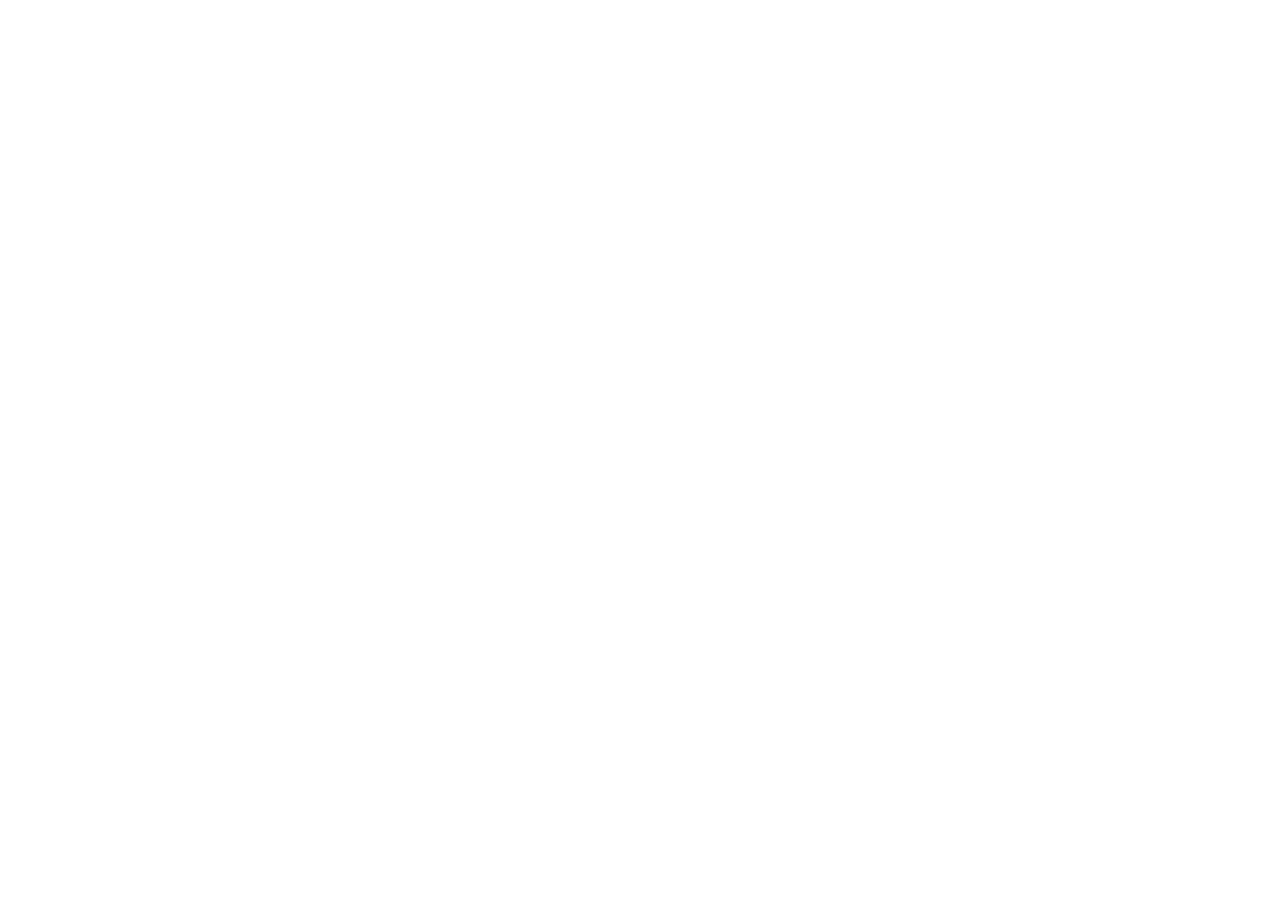
==== index.html @ 4eb6f8a5 "first-try" ====
<!DOCTYPE html>
<html lang="en">
<head>
    <meta charset="UTF-8">
    <meta http-equiv="X-UA-Compatible" content="IE=edge">
    <meta name="viewport" content="width=device-width, initial-scale=1.0">
    <title>Web service</title>
</head>
<body>
    
</body>
</html>
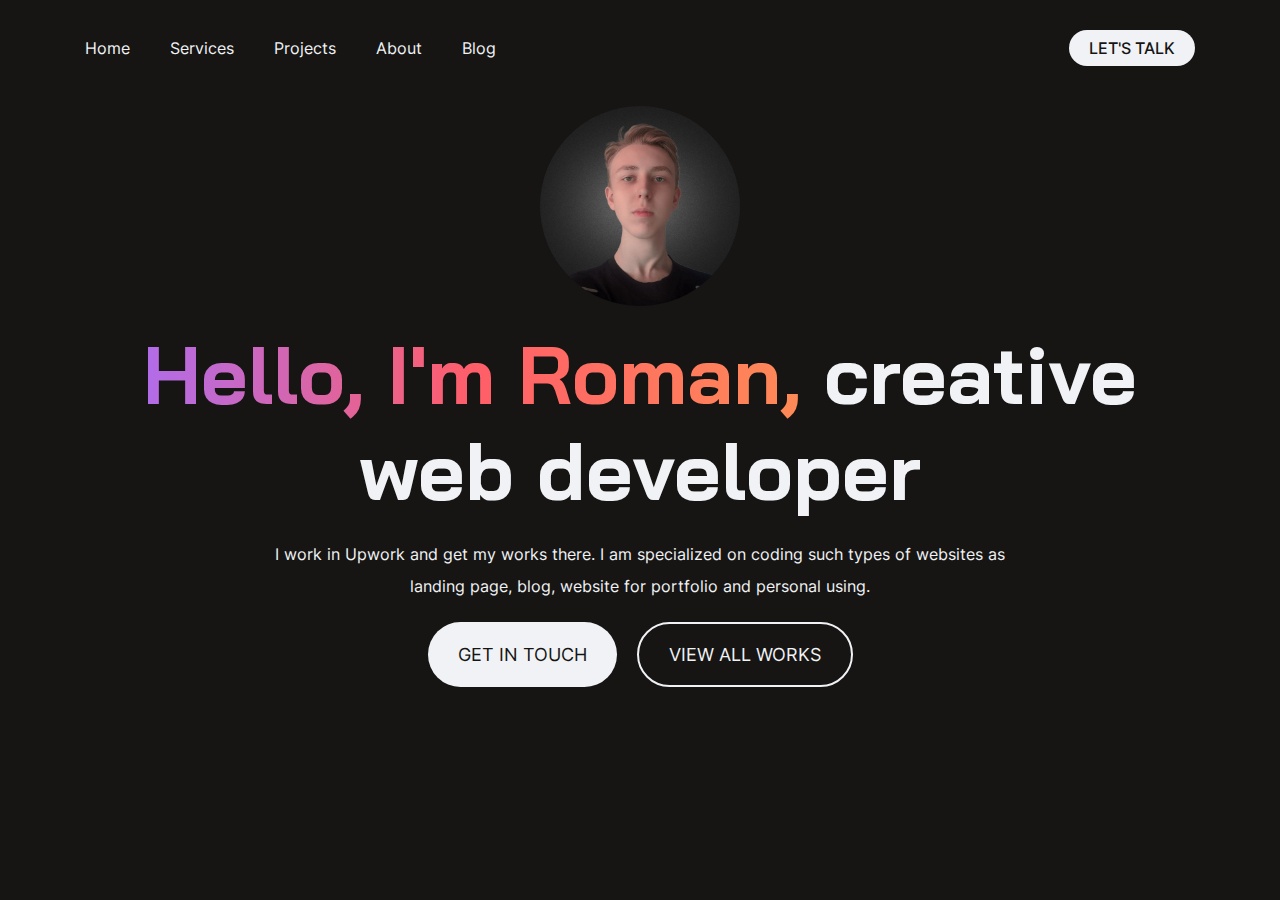
==== commit aab32fd1: "header-not-adapted" ====
--- a/index.html
+++ b/index.html
@@ -1,12 +1,40 @@
 <!DOCTYPE html>
 <html lang="en">
+
 <head>
     <meta charset="UTF-8">
     <meta http-equiv="X-UA-Compatible" content="IE=edge">
     <meta name="viewport" content="width=device-width, initial-scale=1.0">
     <title>Web service</title>
+    <link rel="stylesheet" href="css/style.css">
+    <link rel="stylesheet" href="css/fonts.css">
 </head>
+
 <body>
-    
+    <div class="container">
+        <div class="header-wrapper">
+            <nav class="nav">
+                <ul class="nav__list">
+                    <li class="nav__item"><a href="">home</a></li>
+                    <li class="nav__item"><a href="">services</a></li>
+                    <li class="nav__item"><a href="">projects</a></li>
+                    <li class="nav__item"><a href="">about</a></li>
+                    <li class="nav__item"><a href="">blog</a></li>
+                </ul>
+                <a class="nav__button">let's talk</a>
+            </nav>
+            <header class="header">
+                <img src="img/photo-2.jpg" class="header__img header__item" alt="">
+                <h1 class="header__title header__item"><span class="gradientTitle">Hello, I'm Roman,</span> creative web developer</h1>
+                <p class="header__text header__item">I work in Upwork and get my works there. I am specialized on coding such types of websites as landing page, blog, website for portfolio and personal using.</p>
+                <div class="header__buttons-wrapper header__item">
+                    <a href="" class="header__link">get in touch</a>
+                    <a href="" class="header__link header__link-s">view all works</a>
+                </div>
+            </header>
+        </div>
+    </div>
+    <script src="js/script.js"></script>
 </body>
+
 </html>--- a/css/style.css
+++ b/css/style.css
@@ -0,0 +1,176 @@
+@import url(fonts.css);
+:root {
+    --black-primary: #161513;
+    --black-secondary: #1C1C22;
+    --white-primary: #F0F2F5;
+    --white-secondary: #FFFFFF;
+    --gradient: #B16CEA, #FF5E69, #FF8A56, #FFA84B;
+    --title-gradient: #B16CEA, #FF5E69, #FF8A56;
+}
+* {
+    margin: 0;
+    padding: 0;
+    box-sizing: border-box;
+}
+::selection, ::-moz-selection {
+    background: var(--white-primary);
+    color: var(--black-secondary);
+}
+body {
+    font-family: 'Inter', serif;
+    background: var(--black-primary);
+    color: var(--white-primary);
+}
+h1, h2, h3, h4, h5, h6, .title {
+    font-family: 'Bai', serif;
+}
+ul {
+    list-style-type: none;
+}
+.container {
+    max-width: 1140px;
+    margin: 0 auto;
+    width: 100%;
+    padding: 0 15px;
+}
+a {
+    text-decoration: none;
+    color: var(--white-primary);
+    cursor: pointer;
+}
+a:hover {
+    opacity: .8;
+}
+button {
+    cursor: pointer;
+}
+.gradientText, .gradientTitle {
+    color: none;
+    background-image: linear-gradient(90deg, var(--title-gradient));
+    background-clip: text;
+    -webkit-background-clip: text;
+    -webkit-text-fill-color: transparent;
+}
+.gradientText {
+    background-image: linear-gradient(90deg, var(--gradient));
+}
+.header-wrapper {
+    height: 100vh;
+}
+.nav {
+    display: flex;
+    flex-direction: row;
+    justify-content: space-between;
+    align-items: center;
+    padding: 30px 0;
+}
+.nav__list {
+    display: flex;
+    flex-direction: row;
+    font-family: 'Inter', serif;
+}
+.nav__item {
+    margin-right: 40px;
+    height: 100%;
+    text-transform: capitalize;
+    line-height: 30px;
+}
+.nav__button {
+    outline: none;
+    padding: 8px 20px;
+    background: var(--white-primary);
+    border: none;
+    border-radius: 30px;
+    text-transform: uppercase;
+    font-weight: 500;
+    color: var(--black-primary);
+}
+.header {
+    display: flex;
+    flex-direction: column;
+    align-items: center;
+    transform: translateY(10px);
+    text-align: center;
+}
+.header__img {
+    width: 200px;
+    height: 200px;
+    object-fit: cover;
+    border-radius: 50%;
+    box-shadow: 0px 0px 22px 0px rgba(34, 60, 80, 0.2) inset;
+}
+.header__title {
+    font-size: 80px;
+    line-height: 1.2;
+}
+.header__item {
+    margin-bottom: 20px;
+}
+.header__text {
+    line-height: 2;
+    width: 100%;
+    max-width: 70%;
+}
+.header__buttons-wrapper {
+    margin-left: auto;
+    margin-right: auto;
+    display: flex;
+    justify-content: center;
+}
+.header__link {
+    text-transform: uppercase;
+    font-size: 18px;
+    padding: 20px 30px;
+    background: var(--white-primary);
+    border-radius: 40px;
+    margin-left: 10px;
+    margin-right: 10px;
+    color: var(--black-primary);
+    display: flex;
+    align-items: center;
+}
+.header__link-s {
+    background: none;
+    border: 2px solid var(--white-primary);
+    color: var(--white-primary);
+}
+@media (max-width: 1200px) {
+    .container {
+        max-width: 960px;
+    }
+}
+@media (max-width: 992px) {
+    .nav {
+        padding: 20px 0;
+    }
+    .container {
+        max-width: 720px;
+    }
+    .header {
+        transform: translateY(20px);
+    }
+    .header__img {
+        height: 180px;
+        width: 180px;
+    }
+    .header__title {
+        font-size: 60px;
+        line-height: 1.1;
+    }
+    .header__text {
+        line-height: 1.5;
+    }
+    .header__link {
+        padding: 15px 20px;
+    }
+}
+@media (max-width: 768px) {
+    .container {
+        max-width: 540px;
+    }
+}
+@media (max-width: 768px) {
+    .container {
+        max-width: 100%;
+    }
+}--- a/css/fonts.css
+++ b/css/fonts.css
@@ -0,0 +1,40 @@
+@font-face {
+    font-family: 'Bai';
+    src: url(../fonts/BaiJamjuree/BaiJamjuree-Regular.ttf);
+    font-weight: 400;
+}
+@font-face {
+    font-family: 'Bai';
+    src: url(../fonts/BaiJamjuree/BaiJamjuree-Medium.ttf);
+    font-weight: 500;
+}
+@font-face {
+    font-family: 'Bai';
+    src: url(../fonts/BaiJamjuree/BaiJamjuree-SemiBold.ttf);
+    font-weight: 600;
+}
+@font-face {
+    font-family: 'Bai';
+    src: url(../fonts/BaiJamjuree/BaiJamjuree-Bold.ttf);
+    font-weight: 700;
+}
+@font-face {
+    font-family: 'Inter';
+    src: url(../fonts/Inter/static/Inter-Regular.ttf);
+    font-weight: 400;
+}
+@font-face {
+    font-family: 'Inter';
+    src: url(../fonts/Inter/static/Inter-Medium.ttf);
+    font-weight: 500;
+}
+@font-face {
+    font-family: 'Inter';
+    src: url(../fonts/Inter/static/Inter-SemiBold.ttf);
+    font-weight: 600;
+}
+@font-face {
+    font-family: 'Inter';
+    src: url(../fonts/Inter/static/Inter-Bold.ttf);
+    font-weight: 700;
+}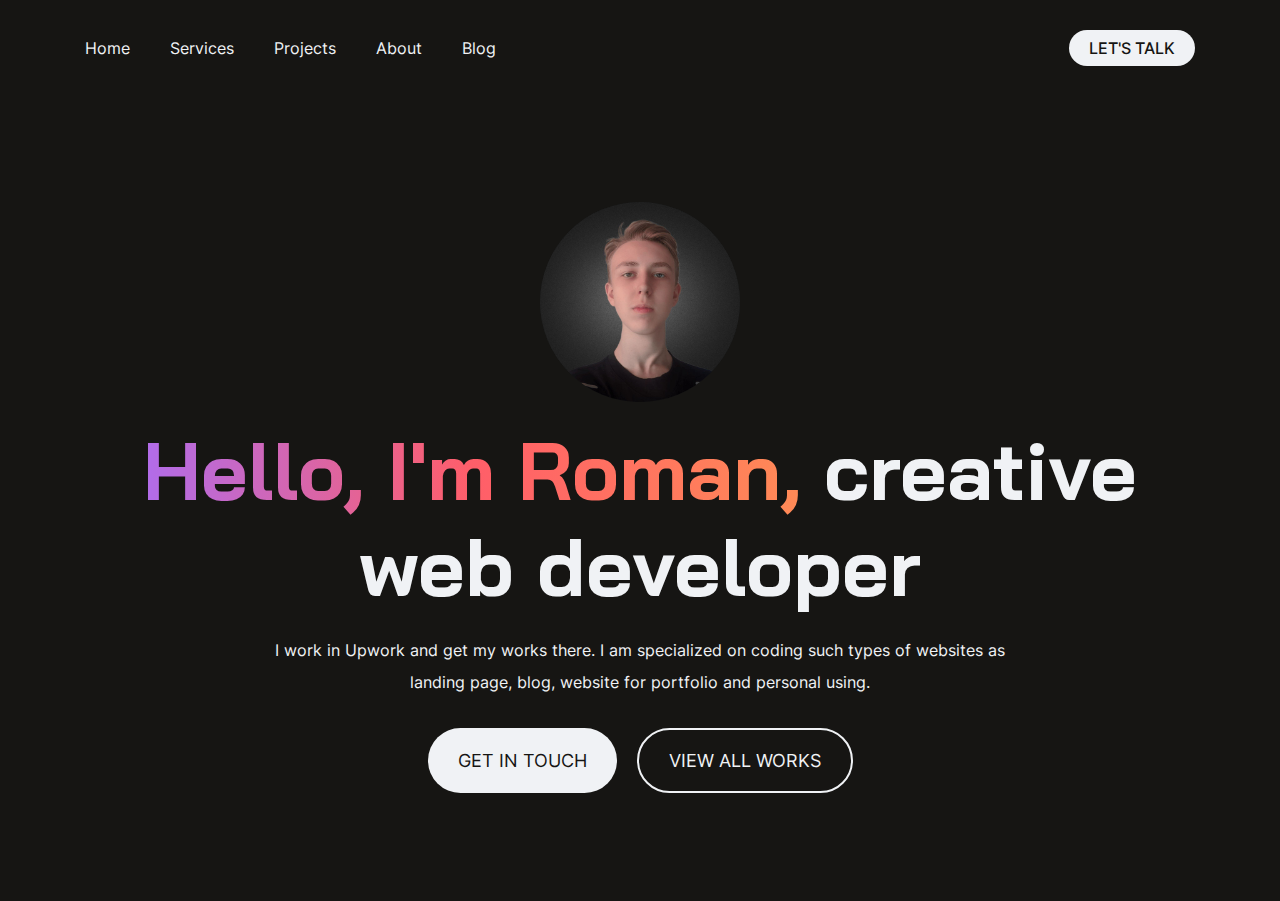
==== commit c6944f73: "header" ====
--- a/index.html
+++ b/index.html
@@ -12,24 +12,26 @@
 
 <body>
     <div class="container">
+        <nav class="nav">
+            <ul class="nav__list">
+                <li class="nav__item"><a href="#">home</a></li>
+                <li class="nav__item"><a href="#">services</a></li>
+                <li class="nav__item"><a href="#">projects</a></li>
+                <li class="nav__item"><a href="#">about</a></li>
+                <li class="nav__item"><a href="#">blog</a></li>
+            </ul>
+            <a href="#" class="nav__button">let's talk</a>
+        </nav>
         <div class="header-wrapper">
-            <nav class="nav">
-                <ul class="nav__list">
-                    <li class="nav__item"><a href="">home</a></li>
-                    <li class="nav__item"><a href="">services</a></li>
-                    <li class="nav__item"><a href="">projects</a></li>
-                    <li class="nav__item"><a href="">about</a></li>
-                    <li class="nav__item"><a href="">blog</a></li>
-                </ul>
-                <a class="nav__button">let's talk</a>
-            </nav>
             <header class="header">
                 <img src="img/photo-2.jpg" class="header__img header__item" alt="">
-                <h1 class="header__title header__item"><span class="gradientTitle">Hello, I'm Roman,</span> creative web developer</h1>
-                <p class="header__text header__item">I work in Upwork and get my works there. I am specialized on coding such types of websites as landing page, blog, website for portfolio and personal using.</p>
+                <h1 class="header__title header__item"><span class="gradientTitle">Hello, I'm Roman,</span> creative web
+                    developer</h1>
+                <p class="header__text header__item">I work in Upwork and get my works there. I am specialized on coding
+                    such types of websites as landing page, blog, website for portfolio and personal using.</p>
                 <div class="header__buttons-wrapper header__item">
-                    <a href="" class="header__link">get in touch</a>
-                    <a href="" class="header__link header__link-s">view all works</a>
+                    <a href="#" class="header__link">get in touch</a>
+                    <a href="#" class="header__link header__link-s">view all works</a>
                 </div>
             </header>
         </div>
--- a/css/style.css
+++ b/css/style.css
@@ -37,9 +37,10 @@
     text-decoration: none;
     color: var(--white-primary);
     cursor: pointer;
+    transition: 0.2s;
 }
 a:hover {
-    opacity: .8;
+    opacity: .9;
 }
 button {
     cursor: pointer;
@@ -55,7 +56,9 @@
     background-image: linear-gradient(90deg, var(--gradient));
 }
 .header-wrapper {
-    height: 100vh;
+    display: flex;
+    flex-direction: column;
+    justify-content: center;
 }
 .nav {
     display: flex;
@@ -103,6 +106,9 @@
     font-size: 80px;
     line-height: 1.2;
 }
+.header__title_nr {
+    font-size: 120px;
+}
 .header__item {
     margin-bottom: 20px;
 }
@@ -110,6 +116,7 @@
     line-height: 2;
     width: 100%;
     max-width: 70%;
+    margin-bottom: 30px;
 }
 .header__buttons-wrapper {
     margin-left: auto;
@@ -133,6 +140,14 @@
     background: none;
     border: 2px solid var(--white-primary);
     color: var(--white-primary);
+}
+.header__link-back {
+    padding: 15px 30px;
+    background: linear-gradient(90deg, var(--gradient));
+    text-transform: uppercase;
+    border-radius: 30px;
+    margin-top: 20px;
+    font-weight: 500;
 }
 @media (max-width: 1200px) {
     .container {
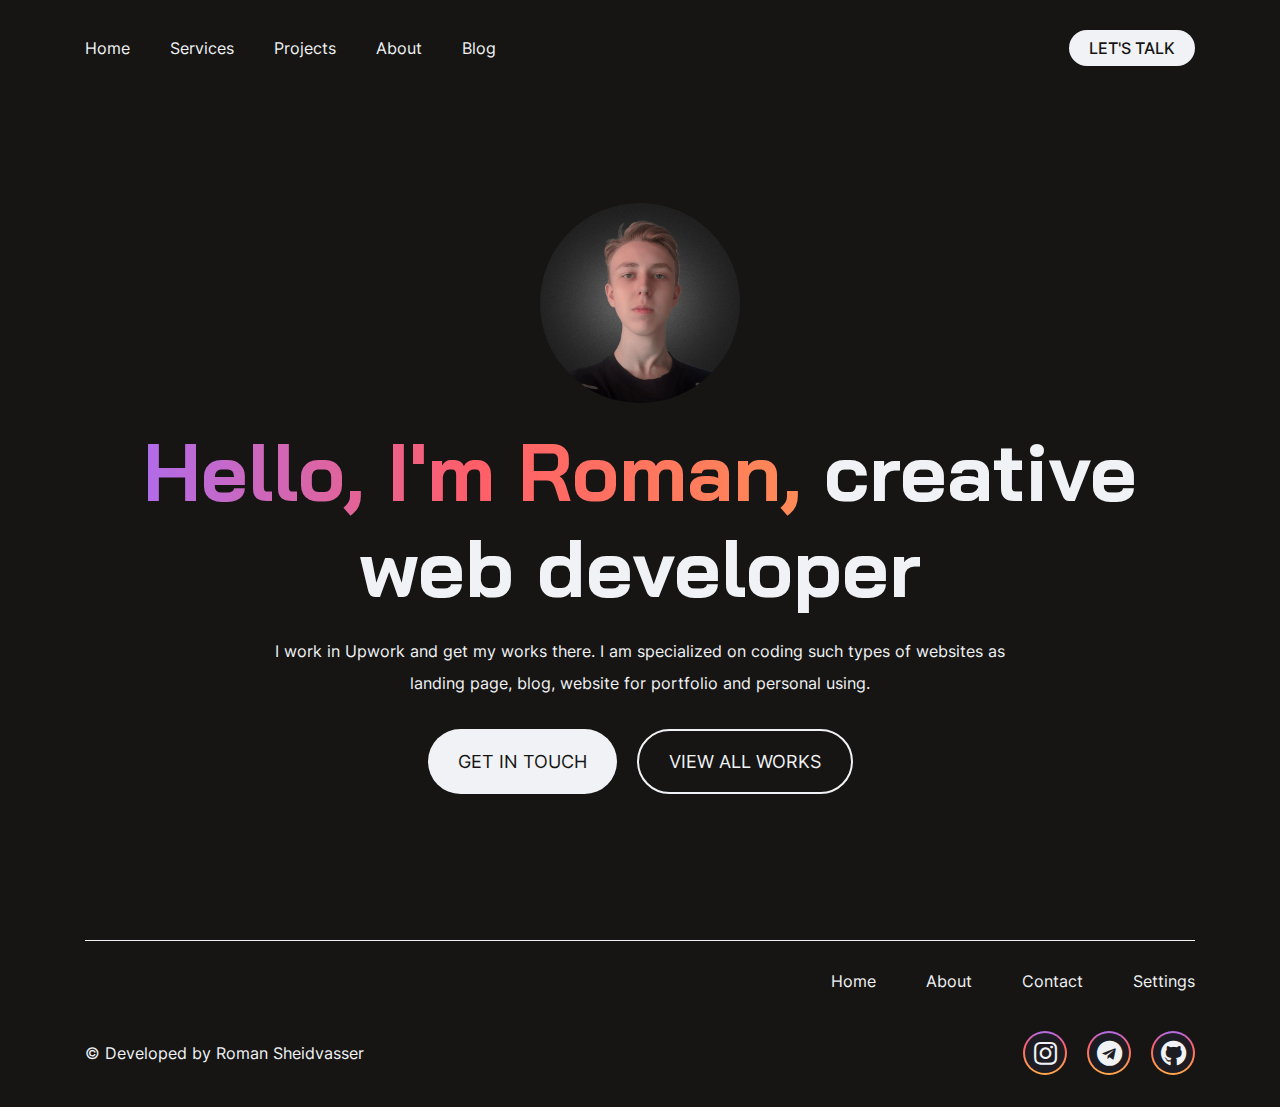
==== commit 766a9ba0: "trial-commit-of-main" ====
--- a/index.html
+++ b/index.html
@@ -7,6 +7,7 @@
     <meta name="viewport" content="width=device-width, initial-scale=1.0">
     <title>Web service</title>
     <link rel="stylesheet" href="css/style.css">
+    <link rel="stylesheet" href="css/all.min.css">
     <link rel="stylesheet" href="css/fonts.css">
 </head>
 
@@ -22,6 +23,7 @@
             </ul>
             <a href="#" class="nav__button">let's talk</a>
         </nav>
+        
         <div class="header-wrapper">
             <header class="header">
                 <img src="img/photo-2.jpg" class="header__img header__item" alt="">
@@ -36,6 +38,27 @@
             </header>
         </div>
     </div>
+
+    <footer class="footer">
+        <div class="container">
+            <section class="footer__section">
+                <ul class="footer__list">
+                    <li class="footer__item"><a href="#">home</a></li>
+                    <li class="footer__item"><a href="#">about</a></li>
+                    <li class="footer__item"><a href="#">contact</a></li>
+                    <li class="footer__item"><a href="pages/settings.html">settings</a></li>
+                </ul>
+            </section>
+            <section class="footer__section footer__section_s">
+                <p>&copy; Developed by Roman Sheidvasser</p>
+                <ul class="footer__list-icons">
+                    <li class="footer__item-icon"><a href="#"><i class="footer__icon fab fa-instagram"></i></a></li>
+                    <li class="footer__item-icon"><a href="#"><i class="footer__icon fab fa-telegram"></i></a></li>
+                    <li class="footer__item-icon"><a href="#"><i class="footer__icon fab fa-github"></i></a></li>
+                </ul>
+            </section>
+        </div>
+    </footer>
     <script src="js/script.js"></script>
 </body>
 
--- a/css/style.css
+++ b/css/style.css
@@ -67,7 +67,7 @@
     align-items: center;
     padding: 30px 0;
 }
-.nav__list {
+.nav__list, .footer__list {
     display: flex;
     flex-direction: row;
     font-family: 'Inter', serif;
@@ -148,6 +148,80 @@
     border-radius: 30px;
     margin-top: 20px;
     font-weight: 500;
+    height: 100%;
+}
+.header__link-back:hover {
+    animation: gradient 1s infinite linear;
+    background-size: 300%;
+}
+.footer {
+    padding: 40px 0 0 0;
+}
+.footer .container::before {
+    content: '';
+    display: block;
+    height: 1px;
+    width: 100%;
+    background: var(--white-primary);
+}
+.footer__item {
+    margin-left: 50px;
+    text-transform: capitalize;
+}
+.footer__section {
+    margin: 20px 0;
+    padding: 10px 0;
+}
+.footer__section_s {
+    display: flex;
+    flex-direction: row;
+    justify-content: space-between;
+    align-items: center;
+}
+.footer__list {
+    justify-content: flex-end;
+}
+.footer__list-icons {
+    display: flex;
+    flex-direction: row;
+}
+.footer__item-icon {
+    margin-left: 20px;
+}
+.footer__item-icon a {
+    position: relative;
+    border-radius: 50%;
+    height: 44px;
+    width: 44px;
+    display: flex;
+    align-items: center;
+    justify-content: center;
+    background: var(--black-secondary);
+    background-clip: padding-box;
+    border: solid 2px transparent;
+    box-sizing: border-box;
+    background-clip: padding-box;
+    transition: 0s;
+}
+.footer__item-icon a::before {
+    content: '';
+    position: absolute;
+    margin: -2px;
+    top: 0;
+    right: 0;
+    bottom: 0;
+    left: 0;
+    z-index: -1;
+    border-radius: inherit;
+    background: linear-gradient(var(--gradient));
+}
+.footer__icon {
+    font-size: 26px;
+}
+@keyframes gradient {
+    0% { background-position: 80% 0%; }
+    50% { background-position: 20% 100%; }
+    100% { background-position: 80% 0%; }
 }
 @media (max-width: 1200px) {
     .container {
@@ -161,23 +235,6 @@
     .container {
         max-width: 720px;
     }
-    .header {
-        transform: translateY(20px);
-    }
-    .header__img {
-        height: 180px;
-        width: 180px;
-    }
-    .header__title {
-        font-size: 60px;
-        line-height: 1.1;
-    }
-    .header__text {
-        line-height: 1.5;
-    }
-    .header__link {
-        padding: 15px 20px;
-    }
 }
 @media (max-width: 768px) {
     .container {
--- a/css/all.min.css
+++ b/css/all.min.css
@@ -0,0 +1,5 @@
+/*!
+ * Font Awesome Free 5.15.4 by @fontawesome - https://fontawesome.com
+ * License - https://fontawesome.com/license/free (Icons: CC BY 4.0, Fonts: SIL OFL 1.1, Code: MIT License)
+ */
+.fa,.fab,.fad,.fal,.far,.fas{-moz-osx-font-smoothing:grayscale;-webkit-font-smoothing:antialiased;display:inline-block;font-style:normal;font-variant:normal;text-rendering:auto;line-height:1}.fa-lg{font-size:1.33333em;line-height:.75em;vertical-align:-.0667em}.fa-xs{font-size:.75em}.fa-sm{font-size:.875em}.fa-1x{font-size:1em}.fa-2x{font-size:2em}.fa-3x{font-size:3em}.fa-4x{font-size:4em}.fa-5x{font-size:5em}.fa-6x{font-size:6em}.fa-7x{font-size:7em}.fa-8x{font-size:8em}.fa-9x{font-size:9em}.fa-10x{font-size:10em}.fa-fw{text-align:center;width:1.25em}.fa-ul{list-style-type:none;margin-left:2.5em;padding-left:0}.fa-ul>li{position:relative}.fa-li{left:-2em;position:absolute;text-align:center;width:2em;line-height:inherit}.fa-border{border:.08em solid #eee;border-radius:.1em;padding:.2em .25em .15em}.fa-pull-left{float:left}.fa-pull-right{float:right}.fa.fa-pull-left,.fab.fa-pull-left,.fal.fa-pull-left,.far.fa-pull-left,.fas.fa-pull-left{margin-right:.3em}.fa.fa-pull-right,.fab.fa-pull-right,.fal.fa-pull-right,.far.fa-pull-right,.fas.fa-pull-right{margin-left:.3em}.fa-spin{-webkit-animation:fa-spin 2s linear infinite;animation:fa-spin 2s linear infinite}.fa-pulse{-webkit-animation:fa-spin 1s steps(8) infinite;animation:fa-spin 1s steps(8) infinite}@-webkit-keyframes fa-spin{0%{-webkit-transform:rotate(0deg);transform:rotate(0deg)}to{-webkit-transform:rotate(1turn);transform:rotate(1turn)}}@keyframes fa-spin{0%{-webkit-transform:rotate(0deg);transform:rotate(0deg)}to{-webkit-transform:rotate(1turn);transform:rotate(1turn)}}.fa-rotate-90{-ms-filter:"progid:DXImageTransform.Microsoft.BasicImage(rotation=1)";-webkit-transform:rotate(90deg);transform:rotate(90deg)}.fa-rotate-180{-ms-filter:"progid:DXImageTransform.Microsoft.BasicImage(rotation=2)";-webkit-transform:rotate(180deg);transform:rotate(180deg)}.fa-rotate-270{-ms-filter:"progid:DXImageTransform.Microsoft.BasicImage(rotation=3)";-webkit-transform:rotate(270deg);transform:rotate(270deg)}.fa-flip-horizontal{-ms-filter:"progid:DXImageTransform.Microsoft.BasicImage(rotation=0, mirror=1)";-webkit-transform:scaleX(-1);transform:scaleX(-1)}.fa-flip-vertical{-webkit-transform:scaleY(-1);transform:scaleY(-1)}.fa-flip-both,.fa-flip-horizontal.fa-flip-vertical,.fa-flip-vertical{-ms-filter:"progid:DXImageTransform.Microsoft.BasicImage(rotation=2, mirror=1)"}.fa-flip-both,.fa-flip-horizontal.fa-flip-vertical{-webkit-transform:scale(-1);transform:scale(-1)}:root .fa-flip-both,:root .fa-flip-horizontal,:root .fa-flip-vertical,:root .fa-rotate-90,:root .fa-rotate-180,:root .fa-rotate-270{-webkit-filter:none;filter:none}.fa-stack{display:inline-block;height:2em;line-height:2em;position:relative;vertical-align:middle;width:2.5em}.fa-stack-1x,.fa-stack-2x{left:0;position:absolute;text-align:center;width:100%}.fa-stack-1x{line-height:inherit}.fa-stack-2x{font-size:2em}.fa-inverse{color:#fff}.fa-500px:before{content:"\f26e"}.fa-accessible-icon:before{content:"\f368"}.fa-accusoft:before{content:"\f369"}.fa-acquisitions-incorporated:before{content:"\f6af"}.fa-ad:before{content:"\f641"}.fa-address-book:before{content:"\f2b9"}.fa-address-card:before{content:"\f2bb"}.fa-adjust:before{content:"\f042"}.fa-adn:before{content:"\f170"}.fa-adversal:before{content:"\f36a"}.fa-affiliatetheme:before{content:"\f36b"}.fa-air-freshener:before{content:"\f5d0"}.fa-airbnb:before{content:"\f834"}.fa-algolia:before{content:"\f36c"}.fa-align-center:before{content:"\f037"}.fa-align-justify:before{content:"\f039"}.fa-align-left:before{content:"\f036"}.fa-align-right:before{content:"\f038"}.fa-alipay:before{content:"\f642"}.fa-allergies:before{content:"\f461"}.fa-amazon:before{content:"\f270"}.fa-amazon-pay:before{content:"\f42c"}.fa-ambulance:before{content:"\f0f9"}.fa-american-sign-language-interpreting:before{content:"\f2a3"}.fa-amilia:before{content:"\f36d"}.fa-anchor:before{content:"\f13d"}.fa-android:before{content:"\f17b"}.fa-angellist:before{content:"\f209"}.fa-angle-double-down:before{content:"\f103"}.fa-angle-double-left:before{content:"\f100"}.fa-angle-double-right:before{content:"\f101"}.fa-angle-double-up:before{content:"\f102"}.fa-angle-down:before{content:"\f107"}.fa-angle-left:before{content:"\f104"}.fa-angle-right:before{content:"\f105"}.fa-angle-up:before{content:"\f106"}.fa-angry:before{content:"\f556"}.fa-angrycreative:before{content:"\f36e"}.fa-angular:before{content:"\f420"}.fa-ankh:before{content:"\f644"}.fa-app-store:before{content:"\f36f"}.fa-app-store-ios:before{content:"\f370"}.fa-apper:before{content:"\f371"}.fa-apple:before{content:"\f179"}.fa-apple-alt:before{content:"\f5d1"}.fa-apple-pay:before{content:"\f415"}.fa-archive:before{content:"\f187"}.fa-archway:before{content:"\f557"}.fa-arrow-alt-circle-down:before{content:"\f358"}.fa-arrow-alt-circle-left:before{content:"\f359"}.fa-arrow-alt-circle-right:before{content:"\f35a"}.fa-arrow-alt-circle-up:before{content:"\f35b"}.fa-arrow-circle-down:before{content:"\f0ab"}.fa-arrow-circle-left:before{content:"\f0a8"}.fa-arrow-circle-right:before{content:"\f0a9"}.fa-arrow-circle-up:before{content:"\f0aa"}.fa-arrow-down:before{content:"\f063"}.fa-arrow-left:before{content:"\f060"}.fa-arrow-right:before{content:"\f061"}.fa-arrow-up:before{content:"\f062"}.fa-arrows-alt:before{content:"\f0b2"}.fa-arrows-alt-h:before{content:"\f337"}.fa-arrows-alt-v:before{content:"\f338"}.fa-artstation:before{content:"\f77a"}.fa-assistive-listening-systems:before{content:"\f2a2"}.fa-asterisk:before{content:"\f069"}.fa-asymmetrik:before{content:"\f372"}.fa-at:before{content:"\f1fa"}.fa-atlas:before{content:"\f558"}.fa-atlassian:before{content:"\f77b"}.fa-atom:before{content:"\f5d2"}.fa-audible:before{content:"\f373"}.fa-audio-description:before{content:"\f29e"}.fa-autoprefixer:before{content:"\f41c"}.fa-avianex:before{content:"\f374"}.fa-aviato:before{content:"\f421"}.fa-award:before{content:"\f559"}.fa-aws:before{content:"\f375"}.fa-baby:before{content:"\f77c"}.fa-baby-carriage:before{content:"\f77d"}.fa-backspace:before{content:"\f55a"}.fa-backward:before{content:"\f04a"}.fa-bacon:before{content:"\f7e5"}.fa-bacteria:before{content:"\e059"}.fa-bacterium:before{content:"\e05a"}.fa-bahai:before{content:"\f666"}.fa-balance-scale:before{content:"\f24e"}.fa-balance-scale-left:before{content:"\f515"}.fa-balance-scale-right:before{content:"\f516"}.fa-ban:before{content:"\f05e"}.fa-band-aid:before{content:"\f462"}.fa-bandcamp:before{content:"\f2d5"}.fa-barcode:before{content:"\f02a"}.fa-bars:before{content:"\f0c9"}.fa-baseball-ball:before{content:"\f433"}.fa-basketball-ball:before{content:"\f434"}.fa-bath:before{content:"\f2cd"}.fa-battery-empty:before{content:"\f244"}.fa-battery-full:before{content:"\f240"}.fa-battery-half:before{content:"\f242"}.fa-battery-quarter:before{content:"\f243"}.fa-battery-three-quarters:before{content:"\f241"}.fa-battle-net:before{content:"\f835"}.fa-bed:before{content:"\f236"}.fa-beer:before{content:"\f0fc"}.fa-behance:before{content:"\f1b4"}.fa-behance-square:before{content:"\f1b5"}.fa-bell:before{content:"\f0f3"}.fa-bell-slash:before{content:"\f1f6"}.fa-bezier-curve:before{content:"\f55b"}.fa-bible:before{content:"\f647"}.fa-bicycle:before{content:"\f206"}.fa-biking:before{content:"\f84a"}.fa-bimobject:before{content:"\f378"}.fa-binoculars:before{content:"\f1e5"}.fa-biohazard:before{content:"\f780"}.fa-birthday-cake:before{content:"\f1fd"}.fa-bitbucket:before{content:"\f171"}.fa-bitcoin:before{content:"\f379"}.fa-bity:before{content:"\f37a"}.fa-black-tie:before{content:"\f27e"}.fa-blackberry:before{content:"\f37b"}.fa-blender:before{content:"\f517"}.fa-blender-phone:before{content:"\f6b6"}.fa-blind:before{content:"\f29d"}.fa-blog:before{content:"\f781"}.fa-blogger:before{content:"\f37c"}.fa-blogger-b:before{content:"\f37d"}.fa-bluetooth:before{content:"\f293"}.fa-bluetooth-b:before{content:"\f294"}.fa-bold:before{content:"\f032"}.fa-bolt:before{content:"\f0e7"}.fa-bomb:before{content:"\f1e2"}.fa-bone:before{content:"\f5d7"}.fa-bong:before{content:"\f55c"}.fa-book:before{content:"\f02d"}.fa-book-dead:before{content:"\f6b7"}.fa-book-medical:before{content:"\f7e6"}.fa-book-open:before{content:"\f518"}.fa-book-reader:before{content:"\f5da"}.fa-bookmark:before{content:"\f02e"}.fa-bootstrap:before{content:"\f836"}.fa-border-all:before{content:"\f84c"}.fa-border-none:before{content:"\f850"}.fa-border-style:before{content:"\f853"}.fa-bowling-ball:before{content:"\f436"}.fa-box:before{content:"\f466"}.fa-box-open:before{content:"\f49e"}.fa-box-tissue:before{content:"\e05b"}.fa-boxes:before{content:"\f468"}.fa-braille:before{content:"\f2a1"}.fa-brain:before{content:"\f5dc"}.fa-bread-slice:before{content:"\f7ec"}.fa-briefcase:before{content:"\f0b1"}.fa-briefcase-medical:before{content:"\f469"}.fa-broadcast-tower:before{content:"\f519"}.fa-broom:before{content:"\f51a"}.fa-brush:before{content:"\f55d"}.fa-btc:before{content:"\f15a"}.fa-buffer:before{content:"\f837"}.fa-bug:before{content:"\f188"}.fa-building:before{content:"\f1ad"}.fa-bullhorn:before{content:"\f0a1"}.fa-bullseye:before{content:"\f140"}.fa-burn:before{content:"\f46a"}.fa-buromobelexperte:before{content:"\f37f"}.fa-bus:before{content:"\f207"}.fa-bus-alt:before{content:"\f55e"}.fa-business-time:before{content:"\f64a"}.fa-buy-n-large:before{content:"\f8a6"}.fa-buysellads:before{content:"\f20d"}.fa-calculator:before{content:"\f1ec"}.fa-calendar:before{content:"\f133"}.fa-calendar-alt:before{content:"\f073"}.fa-calendar-check:before{content:"\f274"}.fa-calendar-day:before{content:"\f783"}.fa-calendar-minus:before{content:"\f272"}.fa-calendar-plus:before{content:"\f271"}.fa-calendar-times:before{content:"\f273"}.fa-calendar-week:before{content:"\f784"}.fa-camera:before{content:"\f030"}.fa-camera-retro:before{content:"\f083"}.fa-campground:before{content:"\f6bb"}.fa-canadian-maple-leaf:before{content:"\f785"}.fa-candy-cane:before{content:"\f786"}.fa-cannabis:before{content:"\f55f"}.fa-capsules:before{content:"\f46b"}.fa-car:before{content:"\f1b9"}.fa-car-alt:before{content:"\f5de"}.fa-car-battery:before{content:"\f5df"}.fa-car-crash:before{content:"\f5e1"}.fa-car-side:before{content:"\f5e4"}.fa-caravan:before{content:"\f8ff"}.fa-caret-down:before{content:"\f0d7"}.fa-caret-left:before{content:"\f0d9"}.fa-caret-right:before{content:"\f0da"}.fa-caret-square-down:before{content:"\f150"}.fa-caret-square-left:before{content:"\f191"}.fa-caret-square-right:before{content:"\f152"}.fa-caret-square-up:before{content:"\f151"}.fa-caret-up:before{content:"\f0d8"}.fa-carrot:before{content:"\f787"}.fa-cart-arrow-down:before{content:"\f218"}.fa-cart-plus:before{content:"\f217"}.fa-cash-register:before{content:"\f788"}.fa-cat:before{content:"\f6be"}.fa-cc-amazon-pay:before{content:"\f42d"}.fa-cc-amex:before{content:"\f1f3"}.fa-cc-apple-pay:before{content:"\f416"}.fa-cc-diners-club:before{content:"\f24c"}.fa-cc-discover:before{content:"\f1f2"}.fa-cc-jcb:before{content:"\f24b"}.fa-cc-mastercard:before{content:"\f1f1"}.fa-cc-paypal:before{content:"\f1f4"}.fa-cc-stripe:before{content:"\f1f5"}.fa-cc-visa:before{content:"\f1f0"}.fa-centercode:before{content:"\f380"}.fa-centos:before{content:"\f789"}.fa-certificate:before{content:"\f0a3"}.fa-chair:before{content:"\f6c0"}.fa-chalkboard:before{content:"\f51b"}.fa-chalkboard-teacher:before{content:"\f51c"}.fa-charging-station:before{content:"\f5e7"}.fa-chart-area:before{content:"\f1fe"}.fa-chart-bar:before{content:"\f080"}.fa-chart-line:before{content:"\f201"}.fa-chart-pie:before{content:"\f200"}.fa-check:before{content:"\f00c"}.fa-check-circle:before{content:"\f058"}.fa-check-double:before{content:"\f560"}.fa-check-square:before{content:"\f14a"}.fa-cheese:before{content:"\f7ef"}.fa-chess:before{content:"\f439"}.fa-chess-bishop:before{content:"\f43a"}.fa-chess-board:before{content:"\f43c"}.fa-chess-king:before{content:"\f43f"}.fa-chess-knight:before{content:"\f441"}.fa-chess-pawn:before{content:"\f443"}.fa-chess-queen:before{content:"\f445"}.fa-chess-rook:before{content:"\f447"}.fa-chevron-circle-down:before{content:"\f13a"}.fa-chevron-circle-left:before{content:"\f137"}.fa-chevron-circle-right:before{content:"\f138"}.fa-chevron-circle-up:before{content:"\f139"}.fa-chevron-down:before{content:"\f078"}.fa-chevron-left:before{content:"\f053"}.fa-chevron-right:before{content:"\f054"}.fa-chevron-up:before{content:"\f077"}.fa-child:before{content:"\f1ae"}.fa-chrome:before{content:"\f268"}.fa-chromecast:before{content:"\f838"}.fa-church:before{content:"\f51d"}.fa-circle:before{content:"\f111"}.fa-circle-notch:before{content:"\f1ce"}.fa-city:before{content:"\f64f"}.fa-clinic-medical:before{content:"\f7f2"}.fa-clipboard:before{content:"\f328"}.fa-clipboard-check:before{content:"\f46c"}.fa-clipboard-list:before{content:"\f46d"}.fa-clock:before{content:"\f017"}.fa-clone:before{content:"\f24d"}.fa-closed-captioning:before{content:"\f20a"}.fa-cloud:before{content:"\f0c2"}.fa-cloud-download-alt:before{content:"\f381"}.fa-cloud-meatball:before{content:"\f73b"}.fa-cloud-moon:before{content:"\f6c3"}.fa-cloud-moon-rain:before{content:"\f73c"}.fa-cloud-rain:before{content:"\f73d"}.fa-cloud-showers-heavy:before{content:"\f740"}.fa-cloud-sun:before{content:"\f6c4"}.fa-cloud-sun-rain:before{content:"\f743"}.fa-cloud-upload-alt:before{content:"\f382"}.fa-cloudflare:before{content:"\e07d"}.fa-cloudscale:before{content:"\f383"}.fa-cloudsmith:before{content:"\f384"}.fa-cloudversify:before{content:"\f385"}.fa-cocktail:before{content:"\f561"}.fa-code:before{content:"\f121"}.fa-code-branch:before{content:"\f126"}.fa-codepen:before{content:"\f1cb"}.fa-codiepie:before{content:"\f284"}.fa-coffee:before{content:"\f0f4"}.fa-cog:before{content:"\f013"}.fa-cogs:before{content:"\f085"}.fa-coins:before{content:"\f51e"}.fa-columns:before{content:"\f0db"}.fa-comment:before{content:"\f075"}.fa-comment-alt:before{content:"\f27a"}.fa-comment-dollar:before{content:"\f651"}.fa-comment-dots:before{content:"\f4ad"}.fa-comment-medical:before{content:"\f7f5"}.fa-comment-slash:before{content:"\f4b3"}.fa-comments:before{content:"\f086"}.fa-comments-dollar:before{content:"\f653"}.fa-compact-disc:before{content:"\f51f"}.fa-compass:before{content:"\f14e"}.fa-compress:before{content:"\f066"}.fa-compress-alt:before{content:"\f422"}.fa-compress-arrows-alt:before{content:"\f78c"}.fa-concierge-bell:before{content:"\f562"}.fa-confluence:before{content:"\f78d"}.fa-connectdevelop:before{content:"\f20e"}.fa-contao:before{content:"\f26d"}.fa-cookie:before{content:"\f563"}.fa-cookie-bite:before{content:"\f564"}.fa-copy:before{content:"\f0c5"}.fa-copyright:before{content:"\f1f9"}.fa-cotton-bureau:before{content:"\f89e"}.fa-couch:before{content:"\f4b8"}.fa-cpanel:before{content:"\f388"}.fa-creative-commons:before{content:"\f25e"}.fa-creative-commons-by:before{content:"\f4e7"}.fa-creative-commons-nc:before{content:"\f4e8"}.fa-creative-commons-nc-eu:before{content:"\f4e9"}.fa-creative-commons-nc-jp:before{content:"\f4ea"}.fa-creative-commons-nd:before{content:"\f4eb"}.fa-creative-commons-pd:before{content:"\f4ec"}.fa-creative-commons-pd-alt:before{content:"\f4ed"}.fa-creative-commons-remix:before{content:"\f4ee"}.fa-creative-commons-sa:before{content:"\f4ef"}.fa-creative-commons-sampling:before{content:"\f4f0"}.fa-creative-commons-sampling-plus:before{content:"\f4f1"}.fa-creative-commons-share:before{content:"\f4f2"}.fa-creative-commons-zero:before{content:"\f4f3"}.fa-credit-card:before{content:"\f09d"}.fa-critical-role:before{content:"\f6c9"}.fa-crop:before{content:"\f125"}.fa-crop-alt:before{content:"\f565"}.fa-cross:before{content:"\f654"}.fa-crosshairs:before{content:"\f05b"}.fa-crow:before{content:"\f520"}.fa-crown:before{content:"\f521"}.fa-crutch:before{content:"\f7f7"}.fa-css3:before{content:"\f13c"}.fa-css3-alt:before{content:"\f38b"}.fa-cube:before{content:"\f1b2"}.fa-cubes:before{content:"\f1b3"}.fa-cut:before{content:"\f0c4"}.fa-cuttlefish:before{content:"\f38c"}.fa-d-and-d:before{content:"\f38d"}.fa-d-and-d-beyond:before{content:"\f6ca"}.fa-dailymotion:before{content:"\e052"}.fa-dashcube:before{content:"\f210"}.fa-database:before{content:"\f1c0"}.fa-deaf:before{content:"\f2a4"}.fa-deezer:before{content:"\e077"}.fa-delicious:before{content:"\f1a5"}.fa-democrat:before{content:"\f747"}.fa-deploydog:before{content:"\f38e"}.fa-deskpro:before{content:"\f38f"}.fa-desktop:before{content:"\f108"}.fa-dev:before{content:"\f6cc"}.fa-deviantart:before{content:"\f1bd"}.fa-dharmachakra:before{content:"\f655"}.fa-dhl:before{content:"\f790"}.fa-diagnoses:before{content:"\f470"}.fa-diaspora:before{content:"\f791"}.fa-dice:before{content:"\f522"}.fa-dice-d20:before{content:"\f6cf"}.fa-dice-d6:before{content:"\f6d1"}.fa-dice-five:before{content:"\f523"}.fa-dice-four:before{content:"\f524"}.fa-dice-one:before{content:"\f525"}.fa-dice-six:before{content:"\f526"}.fa-dice-three:before{content:"\f527"}.fa-dice-two:before{content:"\f528"}.fa-digg:before{content:"\f1a6"}.fa-digital-ocean:before{content:"\f391"}.fa-digital-tachograph:before{content:"\f566"}.fa-directions:before{content:"\f5eb"}.fa-discord:before{content:"\f392"}.fa-discourse:before{content:"\f393"}.fa-disease:before{content:"\f7fa"}.fa-divide:before{content:"\f529"}.fa-dizzy:before{content:"\f567"}.fa-dna:before{content:"\f471"}.fa-dochub:before{content:"\f394"}.fa-docker:before{content:"\f395"}.fa-dog:before{content:"\f6d3"}.fa-dollar-sign:before{content:"\f155"}.fa-dolly:before{content:"\f472"}.fa-dolly-flatbed:before{content:"\f474"}.fa-donate:before{content:"\f4b9"}.fa-door-closed:before{content:"\f52a"}.fa-door-open:before{content:"\f52b"}.fa-dot-circle:before{content:"\f192"}.fa-dove:before{content:"\f4ba"}.fa-download:before{content:"\f019"}.fa-draft2digital:before{content:"\f396"}.fa-drafting-compass:before{content:"\f568"}.fa-dragon:before{content:"\f6d5"}.fa-draw-polygon:before{content:"\f5ee"}.fa-dribbble:before{content:"\f17d"}.fa-dribbble-square:before{content:"\f397"}.fa-dropbox:before{content:"\f16b"}.fa-drum:before{content:"\f569"}.fa-drum-steelpan:before{content:"\f56a"}.fa-drumstick-bite:before{content:"\f6d7"}.fa-drupal:before{content:"\f1a9"}.fa-dumbbell:before{content:"\f44b"}.fa-dumpster:before{content:"\f793"}.fa-dumpster-fire:before{content:"\f794"}.fa-dungeon:before{content:"\f6d9"}.fa-dyalog:before{content:"\f399"}.fa-earlybirds:before{content:"\f39a"}.fa-ebay:before{content:"\f4f4"}.fa-edge:before{content:"\f282"}.fa-edge-legacy:before{content:"\e078"}.fa-edit:before{content:"\f044"}.fa-egg:before{content:"\f7fb"}.fa-eject:before{content:"\f052"}.fa-elementor:before{content:"\f430"}.fa-ellipsis-h:before{content:"\f141"}.fa-ellipsis-v:before{content:"\f142"}.fa-ello:before{content:"\f5f1"}.fa-ember:before{content:"\f423"}.fa-empire:before{content:"\f1d1"}.fa-envelope:before{content:"\f0e0"}.fa-envelope-open:before{content:"\f2b6"}.fa-envelope-open-text:before{content:"\f658"}.fa-envelope-square:before{content:"\f199"}.fa-envira:before{content:"\f299"}.fa-equals:before{content:"\f52c"}.fa-eraser:before{content:"\f12d"}.fa-erlang:before{content:"\f39d"}.fa-ethereum:before{content:"\f42e"}.fa-ethernet:before{content:"\f796"}.fa-etsy:before{content:"\f2d7"}.fa-euro-sign:before{content:"\f153"}.fa-evernote:before{content:"\f839"}.fa-exchange-alt:before{content:"\f362"}.fa-exclamation:before{content:"\f12a"}.fa-exclamation-circle:before{content:"\f06a"}.fa-exclamation-triangle:before{content:"\f071"}.fa-expand:before{content:"\f065"}.fa-expand-alt:before{content:"\f424"}.fa-expand-arrows-alt:before{content:"\f31e"}.fa-expeditedssl:before{content:"\f23e"}.fa-external-link-alt:before{content:"\f35d"}.fa-external-link-square-alt:before{content:"\f360"}.fa-eye:before{content:"\f06e"}.fa-eye-dropper:before{content:"\f1fb"}.fa-eye-slash:before{content:"\f070"}.fa-facebook:before{content:"\f09a"}.fa-facebook-f:before{content:"\f39e"}.fa-facebook-messenger:before{content:"\f39f"}.fa-facebook-square:before{content:"\f082"}.fa-fan:before{content:"\f863"}.fa-fantasy-flight-games:before{content:"\f6dc"}.fa-fast-backward:before{content:"\f049"}.fa-fast-forward:before{content:"\f050"}.fa-faucet:before{content:"\e005"}.fa-fax:before{content:"\f1ac"}.fa-feather:before{content:"\f52d"}.fa-feather-alt:before{content:"\f56b"}.fa-fedex:before{content:"\f797"}.fa-fedora:before{content:"\f798"}.fa-female:before{content:"\f182"}.fa-fighter-jet:before{content:"\f0fb"}.fa-figma:before{content:"\f799"}.fa-file:before{content:"\f15b"}.fa-file-alt:before{content:"\f15c"}.fa-file-archive:before{content:"\f1c6"}.fa-file-audio:before{content:"\f1c7"}.fa-file-code:before{content:"\f1c9"}.fa-file-contract:before{content:"\f56c"}.fa-file-csv:before{content:"\f6dd"}.fa-file-download:before{content:"\f56d"}.fa-file-excel:before{content:"\f1c3"}.fa-file-export:before{content:"\f56e"}.fa-file-image:before{content:"\f1c5"}.fa-file-import:before{content:"\f56f"}.fa-file-invoice:before{content:"\f570"}.fa-file-invoice-dollar:before{content:"\f571"}.fa-file-medical:before{content:"\f477"}.fa-file-medical-alt:before{content:"\f478"}.fa-file-pdf:before{content:"\f1c1"}.fa-file-powerpoint:before{content:"\f1c4"}.fa-file-prescription:before{content:"\f572"}.fa-file-signature:before{content:"\f573"}.fa-file-upload:before{content:"\f574"}.fa-file-video:before{content:"\f1c8"}.fa-file-word:before{content:"\f1c2"}.fa-fill:before{content:"\f575"}.fa-fill-drip:before{content:"\f576"}.fa-film:before{content:"\f008"}.fa-filter:before{content:"\f0b0"}.fa-fingerprint:before{content:"\f577"}.fa-fire:before{content:"\f06d"}.fa-fire-alt:before{content:"\f7e4"}.fa-fire-extinguisher:before{content:"\f134"}.fa-firefox:before{content:"\f269"}.fa-firefox-browser:before{content:"\e007"}.fa-first-aid:before{content:"\f479"}.fa-first-order:before{content:"\f2b0"}.fa-first-order-alt:before{content:"\f50a"}.fa-firstdraft:before{content:"\f3a1"}.fa-fish:before{content:"\f578"}.fa-fist-raised:before{content:"\f6de"}.fa-flag:before{content:"\f024"}.fa-flag-checkered:before{content:"\f11e"}.fa-flag-usa:before{content:"\f74d"}.fa-flask:before{content:"\f0c3"}.fa-flickr:before{content:"\f16e"}.fa-flipboard:before{content:"\f44d"}.fa-flushed:before{content:"\f579"}.fa-fly:before{content:"\f417"}.fa-folder:before{content:"\f07b"}.fa-folder-minus:before{content:"\f65d"}.fa-folder-open:before{content:"\f07c"}.fa-folder-plus:before{content:"\f65e"}.fa-font:before{content:"\f031"}.fa-font-awesome:before{content:"\f2b4"}.fa-font-awesome-alt:before{content:"\f35c"}.fa-font-awesome-flag:before{content:"\f425"}.fa-font-awesome-logo-full:before{content:"\f4e6"}.fa-fonticons:before{content:"\f280"}.fa-fonticons-fi:before{content:"\f3a2"}.fa-football-ball:before{content:"\f44e"}.fa-fort-awesome:before{content:"\f286"}.fa-fort-awesome-alt:before{content:"\f3a3"}.fa-forumbee:before{content:"\f211"}.fa-forward:before{content:"\f04e"}.fa-foursquare:before{content:"\f180"}.fa-free-code-camp:before{content:"\f2c5"}.fa-freebsd:before{content:"\f3a4"}.fa-frog:before{content:"\f52e"}.fa-frown:before{content:"\f119"}.fa-frown-open:before{content:"\f57a"}.fa-fulcrum:before{content:"\f50b"}.fa-funnel-dollar:before{content:"\f662"}.fa-futbol:before{content:"\f1e3"}.fa-galactic-republic:before{content:"\f50c"}.fa-galactic-senate:before{content:"\f50d"}.fa-gamepad:before{content:"\f11b"}.fa-gas-pump:before{content:"\f52f"}.fa-gavel:before{content:"\f0e3"}.fa-gem:before{content:"\f3a5"}.fa-genderless:before{content:"\f22d"}.fa-get-pocket:before{content:"\f265"}.fa-gg:before{content:"\f260"}.fa-gg-circle:before{content:"\f261"}.fa-ghost:before{content:"\f6e2"}.fa-gift:before{content:"\f06b"}.fa-gifts:before{content:"\f79c"}.fa-git:before{content:"\f1d3"}.fa-git-alt:before{content:"\f841"}.fa-git-square:before{content:"\f1d2"}.fa-github:before{content:"\f09b"}.fa-github-alt:before{content:"\f113"}.fa-github-square:before{content:"\f092"}.fa-gitkraken:before{content:"\f3a6"}.fa-gitlab:before{content:"\f296"}.fa-gitter:before{content:"\f426"}.fa-glass-cheers:before{content:"\f79f"}.fa-glass-martini:before{content:"\f000"}.fa-glass-martini-alt:before{content:"\f57b"}.fa-glass-whiskey:before{content:"\f7a0"}.fa-glasses:before{content:"\f530"}.fa-glide:before{content:"\f2a5"}.fa-glide-g:before{content:"\f2a6"}.fa-globe:before{content:"\f0ac"}.fa-globe-africa:before{content:"\f57c"}.fa-globe-americas:before{content:"\f57d"}.fa-globe-asia:before{content:"\f57e"}.fa-globe-europe:before{content:"\f7a2"}.fa-gofore:before{content:"\f3a7"}.fa-golf-ball:before{content:"\f450"}.fa-goodreads:before{content:"\f3a8"}.fa-goodreads-g:before{content:"\f3a9"}.fa-google:before{content:"\f1a0"}.fa-google-drive:before{content:"\f3aa"}.fa-google-pay:before{content:"\e079"}.fa-google-play:before{content:"\f3ab"}.fa-google-plus:before{content:"\f2b3"}.fa-google-plus-g:before{content:"\f0d5"}.fa-google-plus-square:before{content:"\f0d4"}.fa-google-wallet:before{content:"\f1ee"}.fa-gopuram:before{content:"\f664"}.fa-graduation-cap:before{content:"\f19d"}.fa-gratipay:before{content:"\f184"}.fa-grav:before{content:"\f2d6"}.fa-greater-than:before{content:"\f531"}.fa-greater-than-equal:before{content:"\f532"}.fa-grimace:before{content:"\f57f"}.fa-grin:before{content:"\f580"}.fa-grin-alt:before{content:"\f581"}.fa-grin-beam:before{content:"\f582"}.fa-grin-beam-sweat:before{content:"\f583"}.fa-grin-hearts:before{content:"\f584"}.fa-grin-squint:before{content:"\f585"}.fa-grin-squint-tears:before{content:"\f586"}.fa-grin-stars:before{content:"\f587"}.fa-grin-tears:before{content:"\f588"}.fa-grin-tongue:before{content:"\f589"}.fa-grin-tongue-squint:before{content:"\f58a"}.fa-grin-tongue-wink:before{content:"\f58b"}.fa-grin-wink:before{content:"\f58c"}.fa-grip-horizontal:before{content:"\f58d"}.fa-grip-lines:before{content:"\f7a4"}.fa-grip-lines-vertical:before{content:"\f7a5"}.fa-grip-vertical:before{content:"\f58e"}.fa-gripfire:before{content:"\f3ac"}.fa-grunt:before{content:"\f3ad"}.fa-guilded:before{content:"\e07e"}.fa-guitar:before{content:"\f7a6"}.fa-gulp:before{content:"\f3ae"}.fa-h-square:before{content:"\f0fd"}.fa-hacker-news:before{content:"\f1d4"}.fa-hacker-news-square:before{content:"\f3af"}.fa-hackerrank:before{content:"\f5f7"}.fa-hamburger:before{content:"\f805"}.fa-hammer:before{content:"\f6e3"}.fa-hamsa:before{content:"\f665"}.fa-hand-holding:before{content:"\f4bd"}.fa-hand-holding-heart:before{content:"\f4be"}.fa-hand-holding-medical:before{content:"\e05c"}.fa-hand-holding-usd:before{content:"\f4c0"}.fa-hand-holding-water:before{content:"\f4c1"}.fa-hand-lizard:before{content:"\f258"}.fa-hand-middle-finger:before{content:"\f806"}.fa-hand-paper:before{content:"\f256"}.fa-hand-peace:before{content:"\f25b"}.fa-hand-point-down:before{content:"\f0a7"}.fa-hand-point-left:before{content:"\f0a5"}.fa-hand-point-right:before{content:"\f0a4"}.fa-hand-point-up:before{content:"\f0a6"}.fa-hand-pointer:before{content:"\f25a"}.fa-hand-rock:before{content:"\f255"}.fa-hand-scissors:before{content:"\f257"}.fa-hand-sparkles:before{content:"\e05d"}.fa-hand-spock:before{content:"\f259"}.fa-hands:before{content:"\f4c2"}.fa-hands-helping:before{content:"\f4c4"}.fa-hands-wash:before{content:"\e05e"}.fa-handshake:before{content:"\f2b5"}.fa-handshake-alt-slash:before{content:"\e05f"}.fa-handshake-slash:before{content:"\e060"}.fa-hanukiah:before{content:"\f6e6"}.fa-hard-hat:before{content:"\f807"}.fa-hashtag:before{content:"\f292"}.fa-hat-cowboy:before{content:"\f8c0"}.fa-hat-cowboy-side:before{content:"\f8c1"}.fa-hat-wizard:before{content:"\f6e8"}.fa-hdd:before{content:"\f0a0"}.fa-head-side-cough:before{content:"\e061"}.fa-head-side-cough-slash:before{content:"\e062"}.fa-head-side-mask:before{content:"\e063"}.fa-head-side-virus:before{content:"\e064"}.fa-heading:before{content:"\f1dc"}.fa-headphones:before{content:"\f025"}.fa-headphones-alt:before{content:"\f58f"}.fa-headset:before{content:"\f590"}.fa-heart:before{content:"\f004"}.fa-heart-broken:before{content:"\f7a9"}.fa-heartbeat:before{content:"\f21e"}.fa-helicopter:before{content:"\f533"}.fa-highlighter:before{content:"\f591"}.fa-hiking:before{content:"\f6ec"}.fa-hippo:before{content:"\f6ed"}.fa-hips:before{content:"\f452"}.fa-hire-a-helper:before{content:"\f3b0"}.fa-history:before{content:"\f1da"}.fa-hive:before{content:"\e07f"}.fa-hockey-puck:before{content:"\f453"}.fa-holly-berry:before{content:"\f7aa"}.fa-home:before{content:"\f015"}.fa-hooli:before{content:"\f427"}.fa-hornbill:before{content:"\f592"}.fa-horse:before{content:"\f6f0"}.fa-horse-head:before{content:"\f7ab"}.fa-hospital:before{content:"\f0f8"}.fa-hospital-alt:before{content:"\f47d"}.fa-hospital-symbol:before{content:"\f47e"}.fa-hospital-user:before{content:"\f80d"}.fa-hot-tub:before{content:"\f593"}.fa-hotdog:before{content:"\f80f"}.fa-hotel:before{content:"\f594"}.fa-hotjar:before{content:"\f3b1"}.fa-hourglass:before{content:"\f254"}.fa-hourglass-end:before{content:"\f253"}.fa-hourglass-half:before{content:"\f252"}.fa-hourglass-start:before{content:"\f251"}.fa-house-damage:before{content:"\f6f1"}.fa-house-user:before{content:"\e065"}.fa-houzz:before{content:"\f27c"}.fa-hryvnia:before{content:"\f6f2"}.fa-html5:before{content:"\f13b"}.fa-hubspot:before{content:"\f3b2"}.fa-i-cursor:before{content:"\f246"}.fa-ice-cream:before{content:"\f810"}.fa-icicles:before{content:"\f7ad"}.fa-icons:before{content:"\f86d"}.fa-id-badge:before{content:"\f2c1"}.fa-id-card:before{content:"\f2c2"}.fa-id-card-alt:before{content:"\f47f"}.fa-ideal:before{content:"\e013"}.fa-igloo:before{content:"\f7ae"}.fa-image:before{content:"\f03e"}.fa-images:before{content:"\f302"}.fa-imdb:before{content:"\f2d8"}.fa-inbox:before{content:"\f01c"}.fa-indent:before{content:"\f03c"}.fa-industry:before{content:"\f275"}.fa-infinity:before{content:"\f534"}.fa-info:before{content:"\f129"}.fa-info-circle:before{content:"\f05a"}.fa-innosoft:before{content:"\e080"}.fa-instagram:before{content:"\f16d"}.fa-instagram-square:before{content:"\e055"}.fa-instalod:before{content:"\e081"}.fa-intercom:before{content:"\f7af"}.fa-internet-explorer:before{content:"\f26b"}.fa-invision:before{content:"\f7b0"}.fa-ioxhost:before{content:"\f208"}.fa-italic:before{content:"\f033"}.fa-itch-io:before{content:"\f83a"}.fa-itunes:before{content:"\f3b4"}.fa-itunes-note:before{content:"\f3b5"}.fa-java:before{content:"\f4e4"}.fa-jedi:before{content:"\f669"}.fa-jedi-order:before{content:"\f50e"}.fa-jenkins:before{content:"\f3b6"}.fa-jira:before{content:"\f7b1"}.fa-joget:before{content:"\f3b7"}.fa-joint:before{content:"\f595"}.fa-joomla:before{content:"\f1aa"}.fa-journal-whills:before{content:"\f66a"}.fa-js:before{content:"\f3b8"}.fa-js-square:before{content:"\f3b9"}.fa-jsfiddle:before{content:"\f1cc"}.fa-kaaba:before{content:"\f66b"}.fa-kaggle:before{content:"\f5fa"}.fa-key:before{content:"\f084"}.fa-keybase:before{content:"\f4f5"}.fa-keyboard:before{content:"\f11c"}.fa-keycdn:before{content:"\f3ba"}.fa-khanda:before{content:"\f66d"}.fa-kickstarter:before{content:"\f3bb"}.fa-kickstarter-k:before{content:"\f3bc"}.fa-kiss:before{content:"\f596"}.fa-kiss-beam:before{content:"\f597"}.fa-kiss-wink-heart:before{content:"\f598"}.fa-kiwi-bird:before{content:"\f535"}.fa-korvue:before{content:"\f42f"}.fa-landmark:before{content:"\f66f"}.fa-language:before{content:"\f1ab"}.fa-laptop:before{content:"\f109"}.fa-laptop-code:before{content:"\f5fc"}.fa-laptop-house:before{content:"\e066"}.fa-laptop-medical:before{content:"\f812"}.fa-laravel:before{content:"\f3bd"}.fa-lastfm:before{content:"\f202"}.fa-lastfm-square:before{content:"\f203"}.fa-laugh:before{content:"\f599"}.fa-laugh-beam:before{content:"\f59a"}.fa-laugh-squint:before{content:"\f59b"}.fa-laugh-wink:before{content:"\f59c"}.fa-layer-group:before{content:"\f5fd"}.fa-leaf:before{content:"\f06c"}.fa-leanpub:before{content:"\f212"}.fa-lemon:before{content:"\f094"}.fa-less:before{content:"\f41d"}.fa-less-than:before{content:"\f536"}.fa-less-than-equal:before{content:"\f537"}.fa-level-down-alt:before{content:"\f3be"}.fa-level-up-alt:before{content:"\f3bf"}.fa-life-ring:before{content:"\f1cd"}.fa-lightbulb:before{content:"\f0eb"}.fa-line:before{content:"\f3c0"}.fa-link:before{content:"\f0c1"}.fa-linkedin:before{content:"\f08c"}.fa-linkedin-in:before{content:"\f0e1"}.fa-linode:before{content:"\f2b8"}.fa-linux:before{content:"\f17c"}.fa-lira-sign:before{content:"\f195"}.fa-list:before{content:"\f03a"}.fa-list-alt:before{content:"\f022"}.fa-list-ol:before{content:"\f0cb"}.fa-list-ul:before{content:"\f0ca"}.fa-location-arrow:before{content:"\f124"}.fa-lock:before{content:"\f023"}.fa-lock-open:before{content:"\f3c1"}.fa-long-arrow-alt-down:before{content:"\f309"}.fa-long-arrow-alt-left:before{content:"\f30a"}.fa-long-arrow-alt-right:before{content:"\f30b"}.fa-long-arrow-alt-up:before{content:"\f30c"}.fa-low-vision:before{content:"\f2a8"}.fa-luggage-cart:before{content:"\f59d"}.fa-lungs:before{content:"\f604"}.fa-lungs-virus:before{content:"\e067"}.fa-lyft:before{content:"\f3c3"}.fa-magento:before{content:"\f3c4"}.fa-magic:before{content:"\f0d0"}.fa-magnet:before{content:"\f076"}.fa-mail-bulk:before{content:"\f674"}.fa-mailchimp:before{content:"\f59e"}.fa-male:before{content:"\f183"}.fa-mandalorian:before{content:"\f50f"}.fa-map:before{content:"\f279"}.fa-map-marked:before{content:"\f59f"}.fa-map-marked-alt:before{content:"\f5a0"}.fa-map-marker:before{content:"\f041"}.fa-map-marker-alt:before{content:"\f3c5"}.fa-map-pin:before{content:"\f276"}.fa-map-signs:before{content:"\f277"}.fa-markdown:before{content:"\f60f"}.fa-marker:before{content:"\f5a1"}.fa-mars:before{content:"\f222"}.fa-mars-double:before{content:"\f227"}.fa-mars-stroke:before{content:"\f229"}.fa-mars-stroke-h:before{content:"\f22b"}.fa-mars-stroke-v:before{content:"\f22a"}.fa-mask:before{content:"\f6fa"}.fa-mastodon:before{content:"\f4f6"}.fa-maxcdn:before{content:"\f136"}.fa-mdb:before{content:"\f8ca"}.fa-medal:before{content:"\f5a2"}.fa-medapps:before{content:"\f3c6"}.fa-medium:before{content:"\f23a"}.fa-medium-m:before{content:"\f3c7"}.fa-medkit:before{content:"\f0fa"}.fa-medrt:before{content:"\f3c8"}.fa-meetup:before{content:"\f2e0"}.fa-megaport:before{content:"\f5a3"}.fa-meh:before{content:"\f11a"}.fa-meh-blank:before{content:"\f5a4"}.fa-meh-rolling-eyes:before{content:"\f5a5"}.fa-memory:before{content:"\f538"}.fa-mendeley:before{content:"\f7b3"}.fa-menorah:before{content:"\f676"}.fa-mercury:before{content:"\f223"}.fa-meteor:before{content:"\f753"}.fa-microblog:before{content:"\e01a"}.fa-microchip:before{content:"\f2db"}.fa-microphone:before{content:"\f130"}.fa-microphone-alt:before{content:"\f3c9"}.fa-microphone-alt-slash:before{content:"\f539"}.fa-microphone-slash:before{content:"\f131"}.fa-microscope:before{content:"\f610"}.fa-microsoft:before{content:"\f3ca"}.fa-minus:before{content:"\f068"}.fa-minus-circle:before{content:"\f056"}.fa-minus-square:before{content:"\f146"}.fa-mitten:before{content:"\f7b5"}.fa-mix:before{content:"\f3cb"}.fa-mixcloud:before{content:"\f289"}.fa-mixer:before{content:"\e056"}.fa-mizuni:before{content:"\f3cc"}.fa-mobile:before{content:"\f10b"}.fa-mobile-alt:before{content:"\f3cd"}.fa-modx:before{content:"\f285"}.fa-monero:before{content:"\f3d0"}.fa-money-bill:before{content:"\f0d6"}.fa-money-bill-alt:before{content:"\f3d1"}.fa-money-bill-wave:before{content:"\f53a"}.fa-money-bill-wave-alt:before{content:"\f53b"}.fa-money-check:before{content:"\f53c"}.fa-money-check-alt:before{content:"\f53d"}.fa-monument:before{content:"\f5a6"}.fa-moon:before{content:"\f186"}.fa-mortar-pestle:before{content:"\f5a7"}.fa-mosque:before{content:"\f678"}.fa-motorcycle:before{content:"\f21c"}.fa-mountain:before{content:"\f6fc"}.fa-mouse:before{content:"\f8cc"}.fa-mouse-pointer:before{content:"\f245"}.fa-mug-hot:before{content:"\f7b6"}.fa-music:before{content:"\f001"}.fa-napster:before{content:"\f3d2"}.fa-neos:before{content:"\f612"}.fa-network-wired:before{content:"\f6ff"}.fa-neuter:before{content:"\f22c"}.fa-newspaper:before{content:"\f1ea"}.fa-nimblr:before{content:"\f5a8"}.fa-node:before{content:"\f419"}.fa-node-js:before{content:"\f3d3"}.fa-not-equal:before{content:"\f53e"}.fa-notes-medical:before{content:"\f481"}.fa-npm:before{content:"\f3d4"}.fa-ns8:before{content:"\f3d5"}.fa-nutritionix:before{content:"\f3d6"}.fa-object-group:before{content:"\f247"}.fa-object-ungroup:before{content:"\f248"}.fa-octopus-deploy:before{content:"\e082"}.fa-odnoklassniki:before{content:"\f263"}.fa-odnoklassniki-square:before{content:"\f264"}.fa-oil-can:before{content:"\f613"}.fa-old-republic:before{content:"\f510"}.fa-om:before{content:"\f679"}.fa-opencart:before{content:"\f23d"}.fa-openid:before{content:"\f19b"}.fa-opera:before{content:"\f26a"}.fa-optin-monster:before{content:"\f23c"}.fa-orcid:before{content:"\f8d2"}.fa-osi:before{content:"\f41a"}.fa-otter:before{content:"\f700"}.fa-outdent:before{content:"\f03b"}.fa-page4:before{content:"\f3d7"}.fa-pagelines:before{content:"\f18c"}.fa-pager:before{content:"\f815"}.fa-paint-brush:before{content:"\f1fc"}.fa-paint-roller:before{content:"\f5aa"}.fa-palette:before{content:"\f53f"}.fa-palfed:before{content:"\f3d8"}.fa-pallet:before{content:"\f482"}.fa-paper-plane:before{content:"\f1d8"}.fa-paperclip:before{content:"\f0c6"}.fa-parachute-box:before{content:"\f4cd"}.fa-paragraph:before{content:"\f1dd"}.fa-parking:before{content:"\f540"}.fa-passport:before{content:"\f5ab"}.fa-pastafarianism:before{content:"\f67b"}.fa-paste:before{content:"\f0ea"}.fa-patreon:before{content:"\f3d9"}.fa-pause:before{content:"\f04c"}.fa-pause-circle:before{content:"\f28b"}.fa-paw:before{content:"\f1b0"}.fa-paypal:before{content:"\f1ed"}.fa-peace:before{content:"\f67c"}.fa-pen:before{content:"\f304"}.fa-pen-alt:before{content:"\f305"}.fa-pen-fancy:before{content:"\f5ac"}.fa-pen-nib:before{content:"\f5ad"}.fa-pen-square:before{content:"\f14b"}.fa-pencil-alt:before{content:"\f303"}.fa-pencil-ruler:before{content:"\f5ae"}.fa-penny-arcade:before{content:"\f704"}.fa-people-arrows:before{content:"\e068"}.fa-people-carry:before{content:"\f4ce"}.fa-pepper-hot:before{content:"\f816"}.fa-perbyte:before{content:"\e083"}.fa-percent:before{content:"\f295"}.fa-percentage:before{content:"\f541"}.fa-periscope:before{content:"\f3da"}.fa-person-booth:before{content:"\f756"}.fa-phabricator:before{content:"\f3db"}.fa-phoenix-framework:before{content:"\f3dc"}.fa-phoenix-squadron:before{content:"\f511"}.fa-phone:before{content:"\f095"}.fa-phone-alt:before{content:"\f879"}.fa-phone-slash:before{content:"\f3dd"}.fa-phone-square:before{content:"\f098"}.fa-phone-square-alt:before{content:"\f87b"}.fa-phone-volume:before{content:"\f2a0"}.fa-photo-video:before{content:"\f87c"}.fa-php:before{content:"\f457"}.fa-pied-piper:before{content:"\f2ae"}.fa-pied-piper-alt:before{content:"\f1a8"}.fa-pied-piper-hat:before{content:"\f4e5"}.fa-pied-piper-pp:before{content:"\f1a7"}.fa-pied-piper-square:before{content:"\e01e"}.fa-piggy-bank:before{content:"\f4d3"}.fa-pills:before{content:"\f484"}.fa-pinterest:before{content:"\f0d2"}.fa-pinterest-p:before{content:"\f231"}.fa-pinterest-square:before{content:"\f0d3"}.fa-pizza-slice:before{content:"\f818"}.fa-place-of-worship:before{content:"\f67f"}.fa-plane:before{content:"\f072"}.fa-plane-arrival:before{content:"\f5af"}.fa-plane-departure:before{content:"\f5b0"}.fa-plane-slash:before{content:"\e069"}.fa-play:before{content:"\f04b"}.fa-play-circle:before{content:"\f144"}.fa-playstation:before{content:"\f3df"}.fa-plug:before{content:"\f1e6"}.fa-plus:before{content:"\f067"}.fa-plus-circle:before{content:"\f055"}.fa-plus-square:before{content:"\f0fe"}.fa-podcast:before{content:"\f2ce"}.fa-poll:before{content:"\f681"}.fa-poll-h:before{content:"\f682"}.fa-poo:before{content:"\f2fe"}.fa-poo-storm:before{content:"\f75a"}.fa-poop:before{content:"\f619"}.fa-portrait:before{content:"\f3e0"}.fa-pound-sign:before{content:"\f154"}.fa-power-off:before{content:"\f011"}.fa-pray:before{content:"\f683"}.fa-praying-hands:before{content:"\f684"}.fa-prescription:before{content:"\f5b1"}.fa-prescription-bottle:before{content:"\f485"}.fa-prescription-bottle-alt:before{content:"\f486"}.fa-print:before{content:"\f02f"}.fa-procedures:before{content:"\f487"}.fa-product-hunt:before{content:"\f288"}.fa-project-diagram:before{content:"\f542"}.fa-pump-medical:before{content:"\e06a"}.fa-pump-soap:before{content:"\e06b"}.fa-pushed:before{content:"\f3e1"}.fa-puzzle-piece:before{content:"\f12e"}.fa-python:before{content:"\f3e2"}.fa-qq:before{content:"\f1d6"}.fa-qrcode:before{content:"\f029"}.fa-question:before{content:"\f128"}.fa-question-circle:before{content:"\f059"}.fa-quidditch:before{content:"\f458"}.fa-quinscape:before{content:"\f459"}.fa-quora:before{content:"\f2c4"}.fa-quote-left:before{content:"\f10d"}.fa-quote-right:before{content:"\f10e"}.fa-quran:before{content:"\f687"}.fa-r-project:before{content:"\f4f7"}.fa-radiation:before{content:"\f7b9"}.fa-radiation-alt:before{content:"\f7ba"}.fa-rainbow:before{content:"\f75b"}.fa-random:before{content:"\f074"}.fa-raspberry-pi:before{content:"\f7bb"}.fa-ravelry:before{content:"\f2d9"}.fa-react:before{content:"\f41b"}.fa-reacteurope:before{content:"\f75d"}.fa-readme:before{content:"\f4d5"}.fa-rebel:before{content:"\f1d0"}.fa-receipt:before{content:"\f543"}.fa-record-vinyl:before{content:"\f8d9"}.fa-recycle:before{content:"\f1b8"}.fa-red-river:before{content:"\f3e3"}.fa-reddit:before{content:"\f1a1"}.fa-reddit-alien:before{content:"\f281"}.fa-reddit-square:before{content:"\f1a2"}.fa-redhat:before{content:"\f7bc"}.fa-redo:before{content:"\f01e"}.fa-redo-alt:before{content:"\f2f9"}.fa-registered:before{content:"\f25d"}.fa-remove-format:before{content:"\f87d"}.fa-renren:before{content:"\f18b"}.fa-reply:before{content:"\f3e5"}.fa-reply-all:before{content:"\f122"}.fa-replyd:before{content:"\f3e6"}.fa-republican:before{content:"\f75e"}.fa-researchgate:before{content:"\f4f8"}.fa-resolving:before{content:"\f3e7"}.fa-restroom:before{content:"\f7bd"}.fa-retweet:before{content:"\f079"}.fa-rev:before{content:"\f5b2"}.fa-ribbon:before{content:"\f4d6"}.fa-ring:before{content:"\f70b"}.fa-road:before{content:"\f018"}.fa-robot:before{content:"\f544"}.fa-rocket:before{content:"\f135"}.fa-rocketchat:before{content:"\f3e8"}.fa-rockrms:before{content:"\f3e9"}.fa-route:before{content:"\f4d7"}.fa-rss:before{content:"\f09e"}.fa-rss-square:before{content:"\f143"}.fa-ruble-sign:before{content:"\f158"}.fa-ruler:before{content:"\f545"}.fa-ruler-combined:before{content:"\f546"}.fa-ruler-horizontal:before{content:"\f547"}.fa-ruler-vertical:before{content:"\f548"}.fa-running:before{content:"\f70c"}.fa-rupee-sign:before{content:"\f156"}.fa-rust:before{content:"\e07a"}.fa-sad-cry:before{content:"\f5b3"}.fa-sad-tear:before{content:"\f5b4"}.fa-safari:before{content:"\f267"}.fa-salesforce:before{content:"\f83b"}.fa-sass:before{content:"\f41e"}.fa-satellite:before{content:"\f7bf"}.fa-satellite-dish:before{content:"\f7c0"}.fa-save:before{content:"\f0c7"}.fa-schlix:before{content:"\f3ea"}.fa-school:before{content:"\f549"}.fa-screwdriver:before{content:"\f54a"}.fa-scribd:before{content:"\f28a"}.fa-scroll:before{content:"\f70e"}.fa-sd-card:before{content:"\f7c2"}.fa-search:before{content:"\f002"}.fa-search-dollar:before{content:"\f688"}.fa-search-location:before{content:"\f689"}.fa-search-minus:before{content:"\f010"}.fa-search-plus:before{content:"\f00e"}.fa-searchengin:before{content:"\f3eb"}.fa-seedling:before{content:"\f4d8"}.fa-sellcast:before{content:"\f2da"}.fa-sellsy:before{content:"\f213"}.fa-server:before{content:"\f233"}.fa-servicestack:before{content:"\f3ec"}.fa-shapes:before{content:"\f61f"}.fa-share:before{content:"\f064"}.fa-share-alt:before{content:"\f1e0"}.fa-share-alt-square:before{content:"\f1e1"}.fa-share-square:before{content:"\f14d"}.fa-shekel-sign:before{content:"\f20b"}.fa-shield-alt:before{content:"\f3ed"}.fa-shield-virus:before{content:"\e06c"}.fa-ship:before{content:"\f21a"}.fa-shipping-fast:before{content:"\f48b"}.fa-shirtsinbulk:before{content:"\f214"}.fa-shoe-prints:before{content:"\f54b"}.fa-shopify:before{content:"\e057"}.fa-shopping-bag:before{content:"\f290"}.fa-shopping-basket:before{content:"\f291"}.fa-shopping-cart:before{content:"\f07a"}.fa-shopware:before{content:"\f5b5"}.fa-shower:before{content:"\f2cc"}.fa-shuttle-van:before{content:"\f5b6"}.fa-sign:before{content:"\f4d9"}.fa-sign-in-alt:before{content:"\f2f6"}.fa-sign-language:before{content:"\f2a7"}.fa-sign-out-alt:before{content:"\f2f5"}.fa-signal:before{content:"\f012"}.fa-signature:before{content:"\f5b7"}.fa-sim-card:before{content:"\f7c4"}.fa-simplybuilt:before{content:"\f215"}.fa-sink:before{content:"\e06d"}.fa-sistrix:before{content:"\f3ee"}.fa-sitemap:before{content:"\f0e8"}.fa-sith:before{content:"\f512"}.fa-skating:before{content:"\f7c5"}.fa-sketch:before{content:"\f7c6"}.fa-skiing:before{content:"\f7c9"}.fa-skiing-nordic:before{content:"\f7ca"}.fa-skull:before{content:"\f54c"}.fa-skull-crossbones:before{content:"\f714"}.fa-skyatlas:before{content:"\f216"}.fa-skype:before{content:"\f17e"}.fa-slack:before{content:"\f198"}.fa-slack-hash:before{content:"\f3ef"}.fa-slash:before{content:"\f715"}.fa-sleigh:before{content:"\f7cc"}.fa-sliders-h:before{content:"\f1de"}.fa-slideshare:before{content:"\f1e7"}.fa-smile:before{content:"\f118"}.fa-smile-beam:before{content:"\f5b8"}.fa-smile-wink:before{content:"\f4da"}.fa-smog:before{content:"\f75f"}.fa-smoking:before{content:"\f48d"}.fa-smoking-ban:before{content:"\f54d"}.fa-sms:before{content:"\f7cd"}.fa-snapchat:before{content:"\f2ab"}.fa-snapchat-ghost:before{content:"\f2ac"}.fa-snapchat-square:before{content:"\f2ad"}.fa-snowboarding:before{content:"\f7ce"}.fa-snowflake:before{content:"\f2dc"}.fa-snowman:before{content:"\f7d0"}.fa-snowplow:before{content:"\f7d2"}.fa-soap:before{content:"\e06e"}.fa-socks:before{content:"\f696"}.fa-solar-panel:before{content:"\f5ba"}.fa-sort:before{content:"\f0dc"}.fa-sort-alpha-down:before{content:"\f15d"}.fa-sort-alpha-down-alt:before{content:"\f881"}.fa-sort-alpha-up:before{content:"\f15e"}.fa-sort-alpha-up-alt:before{content:"\f882"}.fa-sort-amount-down:before{content:"\f160"}.fa-sort-amount-down-alt:before{content:"\f884"}.fa-sort-amount-up:before{content:"\f161"}.fa-sort-amount-up-alt:before{content:"\f885"}.fa-sort-down:before{content:"\f0dd"}.fa-sort-numeric-down:before{content:"\f162"}.fa-sort-numeric-down-alt:before{content:"\f886"}.fa-sort-numeric-up:before{content:"\f163"}.fa-sort-numeric-up-alt:before{content:"\f887"}.fa-sort-up:before{content:"\f0de"}.fa-soundcloud:before{content:"\f1be"}.fa-sourcetree:before{content:"\f7d3"}.fa-spa:before{content:"\f5bb"}.fa-space-shuttle:before{content:"\f197"}.fa-speakap:before{content:"\f3f3"}.fa-speaker-deck:before{content:"\f83c"}.fa-spell-check:before{content:"\f891"}.fa-spider:before{content:"\f717"}.fa-spinner:before{content:"\f110"}.fa-splotch:before{content:"\f5bc"}.fa-spotify:before{content:"\f1bc"}.fa-spray-can:before{content:"\f5bd"}.fa-square:before{content:"\f0c8"}.fa-square-full:before{content:"\f45c"}.fa-square-root-alt:before{content:"\f698"}.fa-squarespace:before{content:"\f5be"}.fa-stack-exchange:before{content:"\f18d"}.fa-stack-overflow:before{content:"\f16c"}.fa-stackpath:before{content:"\f842"}.fa-stamp:before{content:"\f5bf"}.fa-star:before{content:"\f005"}.fa-star-and-crescent:before{content:"\f699"}.fa-star-half:before{content:"\f089"}.fa-star-half-alt:before{content:"\f5c0"}.fa-star-of-david:before{content:"\f69a"}.fa-star-of-life:before{content:"\f621"}.fa-staylinked:before{content:"\f3f5"}.fa-steam:before{content:"\f1b6"}.fa-steam-square:before{content:"\f1b7"}.fa-steam-symbol:before{content:"\f3f6"}.fa-step-backward:before{content:"\f048"}.fa-step-forward:before{content:"\f051"}.fa-stethoscope:before{content:"\f0f1"}.fa-sticker-mule:before{content:"\f3f7"}.fa-sticky-note:before{content:"\f249"}.fa-stop:before{content:"\f04d"}.fa-stop-circle:before{content:"\f28d"}.fa-stopwatch:before{content:"\f2f2"}.fa-stopwatch-20:before{content:"\e06f"}.fa-store:before{content:"\f54e"}.fa-store-alt:before{content:"\f54f"}.fa-store-alt-slash:before{content:"\e070"}.fa-store-slash:before{content:"\e071"}.fa-strava:before{content:"\f428"}.fa-stream:before{content:"\f550"}.fa-street-view:before{content:"\f21d"}.fa-strikethrough:before{content:"\f0cc"}.fa-stripe:before{content:"\f429"}.fa-stripe-s:before{content:"\f42a"}.fa-stroopwafel:before{content:"\f551"}.fa-studiovinari:before{content:"\f3f8"}.fa-stumbleupon:before{content:"\f1a4"}.fa-stumbleupon-circle:before{content:"\f1a3"}.fa-subscript:before{content:"\f12c"}.fa-subway:before{content:"\f239"}.fa-suitcase:before{content:"\f0f2"}.fa-suitcase-rolling:before{content:"\f5c1"}.fa-sun:before{content:"\f185"}.fa-superpowers:before{content:"\f2dd"}.fa-superscript:before{content:"\f12b"}.fa-supple:before{content:"\f3f9"}.fa-surprise:before{content:"\f5c2"}.fa-suse:before{content:"\f7d6"}.fa-swatchbook:before{content:"\f5c3"}.fa-swift:before{content:"\f8e1"}.fa-swimmer:before{content:"\f5c4"}.fa-swimming-pool:before{content:"\f5c5"}.fa-symfony:before{content:"\f83d"}.fa-synagogue:before{content:"\f69b"}.fa-sync:before{content:"\f021"}.fa-sync-alt:before{content:"\f2f1"}.fa-syringe:before{content:"\f48e"}.fa-table:before{content:"\f0ce"}.fa-table-tennis:before{content:"\f45d"}.fa-tablet:before{content:"\f10a"}.fa-tablet-alt:before{content:"\f3fa"}.fa-tablets:before{content:"\f490"}.fa-tachometer-alt:before{content:"\f3fd"}.fa-tag:before{content:"\f02b"}.fa-tags:before{content:"\f02c"}.fa-tape:before{content:"\f4db"}.fa-tasks:before{content:"\f0ae"}.fa-taxi:before{content:"\f1ba"}.fa-teamspeak:before{content:"\f4f9"}.fa-teeth:before{content:"\f62e"}.fa-teeth-open:before{content:"\f62f"}.fa-telegram:before{content:"\f2c6"}.fa-telegram-plane:before{content:"\f3fe"}.fa-temperature-high:before{content:"\f769"}.fa-temperature-low:before{content:"\f76b"}.fa-tencent-weibo:before{content:"\f1d5"}.fa-tenge:before{content:"\f7d7"}.fa-terminal:before{content:"\f120"}.fa-text-height:before{content:"\f034"}.fa-text-width:before{content:"\f035"}.fa-th:before{content:"\f00a"}.fa-th-large:before{content:"\f009"}.fa-th-list:before{content:"\f00b"}.fa-the-red-yeti:before{content:"\f69d"}.fa-theater-masks:before{content:"\f630"}.fa-themeco:before{content:"\f5c6"}.fa-themeisle:before{content:"\f2b2"}.fa-thermometer:before{content:"\f491"}.fa-thermometer-empty:before{content:"\f2cb"}.fa-thermometer-full:before{content:"\f2c7"}.fa-thermometer-half:before{content:"\f2c9"}.fa-thermometer-quarter:before{content:"\f2ca"}.fa-thermometer-three-quarters:before{content:"\f2c8"}.fa-think-peaks:before{content:"\f731"}.fa-thumbs-down:before{content:"\f165"}.fa-thumbs-up:before{content:"\f164"}.fa-thumbtack:before{content:"\f08d"}.fa-ticket-alt:before{content:"\f3ff"}.fa-tiktok:before{content:"\e07b"}.fa-times:before{content:"\f00d"}.fa-times-circle:before{content:"\f057"}.fa-tint:before{content:"\f043"}.fa-tint-slash:before{content:"\f5c7"}.fa-tired:before{content:"\f5c8"}.fa-toggle-off:before{content:"\f204"}.fa-toggle-on:before{content:"\f205"}.fa-toilet:before{content:"\f7d8"}.fa-toilet-paper:before{content:"\f71e"}.fa-toilet-paper-slash:before{content:"\e072"}.fa-toolbox:before{content:"\f552"}.fa-tools:before{content:"\f7d9"}.fa-tooth:before{content:"\f5c9"}.fa-torah:before{content:"\f6a0"}.fa-torii-gate:before{content:"\f6a1"}.fa-tractor:before{content:"\f722"}.fa-trade-federation:before{content:"\f513"}.fa-trademark:before{content:"\f25c"}.fa-traffic-light:before{content:"\f637"}.fa-trailer:before{content:"\e041"}.fa-train:before{content:"\f238"}.fa-tram:before{content:"\f7da"}.fa-transgender:before{content:"\f224"}.fa-transgender-alt:before{content:"\f225"}.fa-trash:before{content:"\f1f8"}.fa-trash-alt:before{content:"\f2ed"}.fa-trash-restore:before{content:"\f829"}.fa-trash-restore-alt:before{content:"\f82a"}.fa-tree:before{content:"\f1bb"}.fa-trello:before{content:"\f181"}.fa-trophy:before{content:"\f091"}.fa-truck:before{content:"\f0d1"}.fa-truck-loading:before{content:"\f4de"}.fa-truck-monster:before{content:"\f63b"}.fa-truck-moving:before{content:"\f4df"}.fa-truck-pickup:before{content:"\f63c"}.fa-tshirt:before{content:"\f553"}.fa-tty:before{content:"\f1e4"}.fa-tumblr:before{content:"\f173"}.fa-tumblr-square:before{content:"\f174"}.fa-tv:before{content:"\f26c"}.fa-twitch:before{content:"\f1e8"}.fa-twitter:before{content:"\f099"}.fa-twitter-square:before{content:"\f081"}.fa-typo3:before{content:"\f42b"}.fa-uber:before{content:"\f402"}.fa-ubuntu:before{content:"\f7df"}.fa-uikit:before{content:"\f403"}.fa-umbraco:before{content:"\f8e8"}.fa-umbrella:before{content:"\f0e9"}.fa-umbrella-beach:before{content:"\f5ca"}.fa-uncharted:before{content:"\e084"}.fa-underline:before{content:"\f0cd"}.fa-undo:before{content:"\f0e2"}.fa-undo-alt:before{content:"\f2ea"}.fa-uniregistry:before{content:"\f404"}.fa-unity:before{content:"\e049"}.fa-universal-access:before{content:"\f29a"}.fa-university:before{content:"\f19c"}.fa-unlink:before{content:"\f127"}.fa-unlock:before{content:"\f09c"}.fa-unlock-alt:before{content:"\f13e"}.fa-unsplash:before{content:"\e07c"}.fa-untappd:before{content:"\f405"}.fa-upload:before{content:"\f093"}.fa-ups:before{content:"\f7e0"}.fa-usb:before{content:"\f287"}.fa-user:before{content:"\f007"}.fa-user-alt:before{content:"\f406"}.fa-user-alt-slash:before{content:"\f4fa"}.fa-user-astronaut:before{content:"\f4fb"}.fa-user-check:before{content:"\f4fc"}.fa-user-circle:before{content:"\f2bd"}.fa-user-clock:before{content:"\f4fd"}.fa-user-cog:before{content:"\f4fe"}.fa-user-edit:before{content:"\f4ff"}.fa-user-friends:before{content:"\f500"}.fa-user-graduate:before{content:"\f501"}.fa-user-injured:before{content:"\f728"}.fa-user-lock:before{content:"\f502"}.fa-user-md:before{content:"\f0f0"}.fa-user-minus:before{content:"\f503"}.fa-user-ninja:before{content:"\f504"}.fa-user-nurse:before{content:"\f82f"}.fa-user-plus:before{content:"\f234"}.fa-user-secret:before{content:"\f21b"}.fa-user-shield:before{content:"\f505"}.fa-user-slash:before{content:"\f506"}.fa-user-tag:before{content:"\f507"}.fa-user-tie:before{content:"\f508"}.fa-user-times:before{content:"\f235"}.fa-users:before{content:"\f0c0"}.fa-users-cog:before{content:"\f509"}.fa-users-slash:before{content:"\e073"}.fa-usps:before{content:"\f7e1"}.fa-ussunnah:before{content:"\f407"}.fa-utensil-spoon:before{content:"\f2e5"}.fa-utensils:before{content:"\f2e7"}.fa-vaadin:before{content:"\f408"}.fa-vector-square:before{content:"\f5cb"}.fa-venus:before{content:"\f221"}.fa-venus-double:before{content:"\f226"}.fa-venus-mars:before{content:"\f228"}.fa-vest:before{content:"\e085"}.fa-vest-patches:before{content:"\e086"}.fa-viacoin:before{content:"\f237"}.fa-viadeo:before{content:"\f2a9"}.fa-viadeo-square:before{content:"\f2aa"}.fa-vial:before{content:"\f492"}.fa-vials:before{content:"\f493"}.fa-viber:before{content:"\f409"}.fa-video:before{content:"\f03d"}.fa-video-slash:before{content:"\f4e2"}.fa-vihara:before{content:"\f6a7"}.fa-vimeo:before{content:"\f40a"}.fa-vimeo-square:before{content:"\f194"}.fa-vimeo-v:before{content:"\f27d"}.fa-vine:before{content:"\f1ca"}.fa-virus:before{content:"\e074"}.fa-virus-slash:before{content:"\e075"}.fa-viruses:before{content:"\e076"}.fa-vk:before{content:"\f189"}.fa-vnv:before{content:"\f40b"}.fa-voicemail:before{content:"\f897"}.fa-volleyball-ball:before{content:"\f45f"}.fa-volume-down:before{content:"\f027"}.fa-volume-mute:before{content:"\f6a9"}.fa-volume-off:before{content:"\f026"}.fa-volume-up:before{content:"\f028"}.fa-vote-yea:before{content:"\f772"}.fa-vr-cardboard:before{content:"\f729"}.fa-vuejs:before{content:"\f41f"}.fa-walking:before{content:"\f554"}.fa-wallet:before{content:"\f555"}.fa-warehouse:before{content:"\f494"}.fa-watchman-monitoring:before{content:"\e087"}.fa-water:before{content:"\f773"}.fa-wave-square:before{content:"\f83e"}.fa-waze:before{content:"\f83f"}.fa-weebly:before{content:"\f5cc"}.fa-weibo:before{content:"\f18a"}.fa-weight:before{content:"\f496"}.fa-weight-hanging:before{content:"\f5cd"}.fa-weixin:before{content:"\f1d7"}.fa-whatsapp:before{content:"\f232"}.fa-whatsapp-square:before{content:"\f40c"}.fa-wheelchair:before{content:"\f193"}.fa-whmcs:before{content:"\f40d"}.fa-wifi:before{content:"\f1eb"}.fa-wikipedia-w:before{content:"\f266"}.fa-wind:before{content:"\f72e"}.fa-window-close:before{content:"\f410"}.fa-window-maximize:before{content:"\f2d0"}.fa-window-minimize:before{content:"\f2d1"}.fa-window-restore:before{content:"\f2d2"}.fa-windows:before{content:"\f17a"}.fa-wine-bottle:before{content:"\f72f"}.fa-wine-glass:before{content:"\f4e3"}.fa-wine-glass-alt:before{content:"\f5ce"}.fa-wix:before{content:"\f5cf"}.fa-wizards-of-the-coast:before{content:"\f730"}.fa-wodu:before{content:"\e088"}.fa-wolf-pack-battalion:before{content:"\f514"}.fa-won-sign:before{content:"\f159"}.fa-wordpress:before{content:"\f19a"}.fa-wordpress-simple:before{content:"\f411"}.fa-wpbeginner:before{content:"\f297"}.fa-wpexplorer:before{content:"\f2de"}.fa-wpforms:before{content:"\f298"}.fa-wpressr:before{content:"\f3e4"}.fa-wrench:before{content:"\f0ad"}.fa-x-ray:before{content:"\f497"}.fa-xbox:before{content:"\f412"}.fa-xing:before{content:"\f168"}.fa-xing-square:before{content:"\f169"}.fa-y-combinator:before{content:"\f23b"}.fa-yahoo:before{content:"\f19e"}.fa-yammer:before{content:"\f840"}.fa-yandex:before{content:"\f413"}.fa-yandex-international:before{content:"\f414"}.fa-yarn:before{content:"\f7e3"}.fa-yelp:before{content:"\f1e9"}.fa-yen-sign:before{content:"\f157"}.fa-yin-yang:before{content:"\f6ad"}.fa-yoast:before{content:"\f2b1"}.fa-youtube:before{content:"\f167"}.fa-youtube-square:before{content:"\f431"}.fa-zhihu:before{content:"\f63f"}.sr-only{border:0;clip:rect(0,0,0,0);height:1px;margin:-1px;overflow:hidden;padding:0;position:absolute;width:1px}.sr-only-focusable:active,.sr-only-focusable:focus{clip:auto;height:auto;margin:0;overflow:visible;position:static;width:auto}@font-face{font-family:"Font Awesome 5 Brands";font-style:normal;font-weight:400;font-display:block;src:url(../webfonts/fa-brands-400.eot);src:url(../webfonts/fa-brands-400.eot?#iefix) format("embedded-opentype"),url(../webfonts/fa-brands-400.woff2) format("woff2"),url(../webfonts/fa-brands-400.woff) format("woff"),url(../webfonts/fa-brands-400.ttf) format("truetype"),url(../webfonts/fa-brands-400.svg#fontawesome) format("svg")}.fab{font-family:"Font Awesome 5 Brands"}@font-face{font-family:"Font Awesome 5 Free";font-style:normal;font-weight:400;font-display:block;src:url(../webfonts/fa-regular-400.eot);src:url(../webfonts/fa-regular-400.eot?#iefix) format("embedded-opentype"),url(../webfonts/fa-regular-400.woff2) format("woff2"),url(../webfonts/fa-regular-400.woff) format("woff"),url(../webfonts/fa-regular-400.ttf) format("truetype"),url(../webfonts/fa-regular-400.svg#fontawesome) format("svg")}.fab,.far{font-weight:400}@font-face{font-family:"Font Awesome 5 Free";font-style:normal;font-weight:900;font-display:block;src:url(../webfonts/fa-solid-900.eot);src:url(../webfonts/fa-solid-900.eot?#iefix) format("embedded-opentype"),url(../webfonts/fa-solid-900.woff2) format("woff2"),url(../webfonts/fa-solid-900.woff) format("woff"),url(../webfonts/fa-solid-900.ttf) format("truetype"),url(../webfonts/fa-solid-900.svg#fontawesome) format("svg")}.fa,.far,.fas{font-family:"Font Awesome 5 Free"}.fa,.fas{font-weight:900}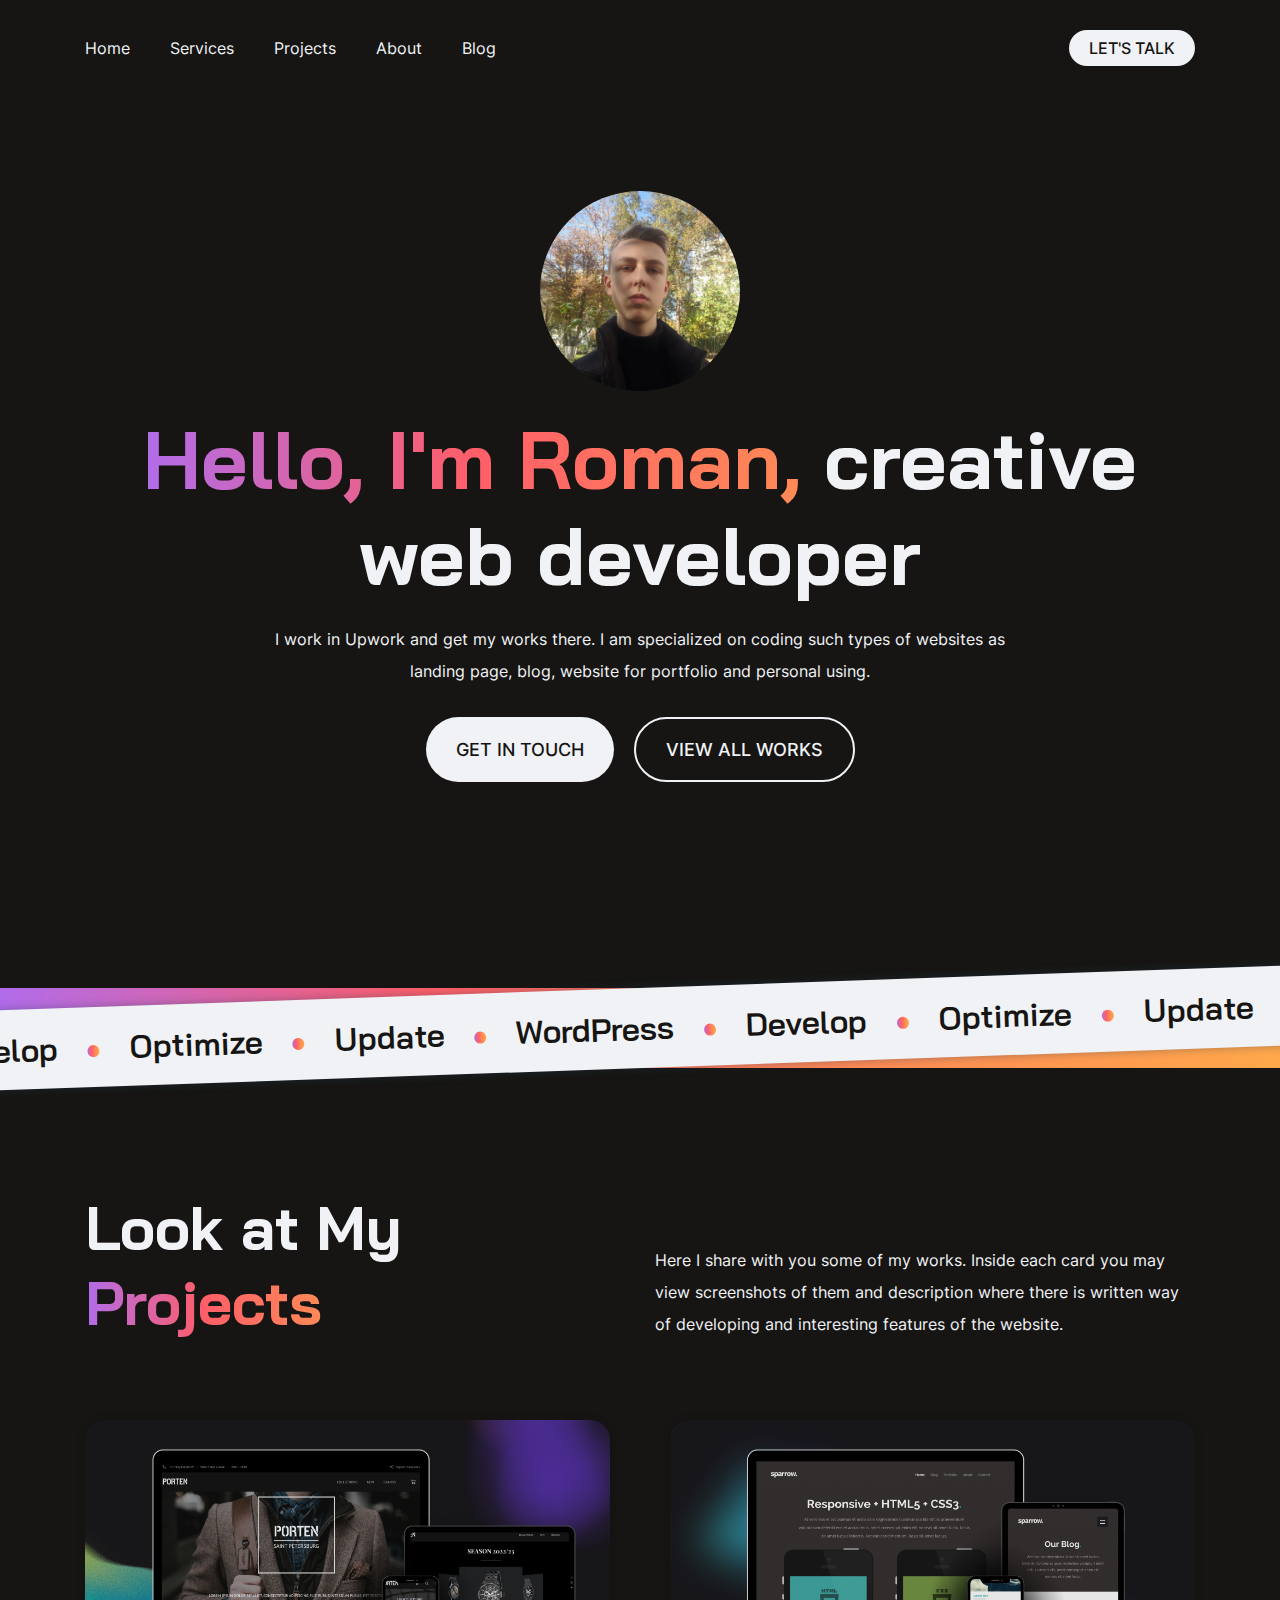
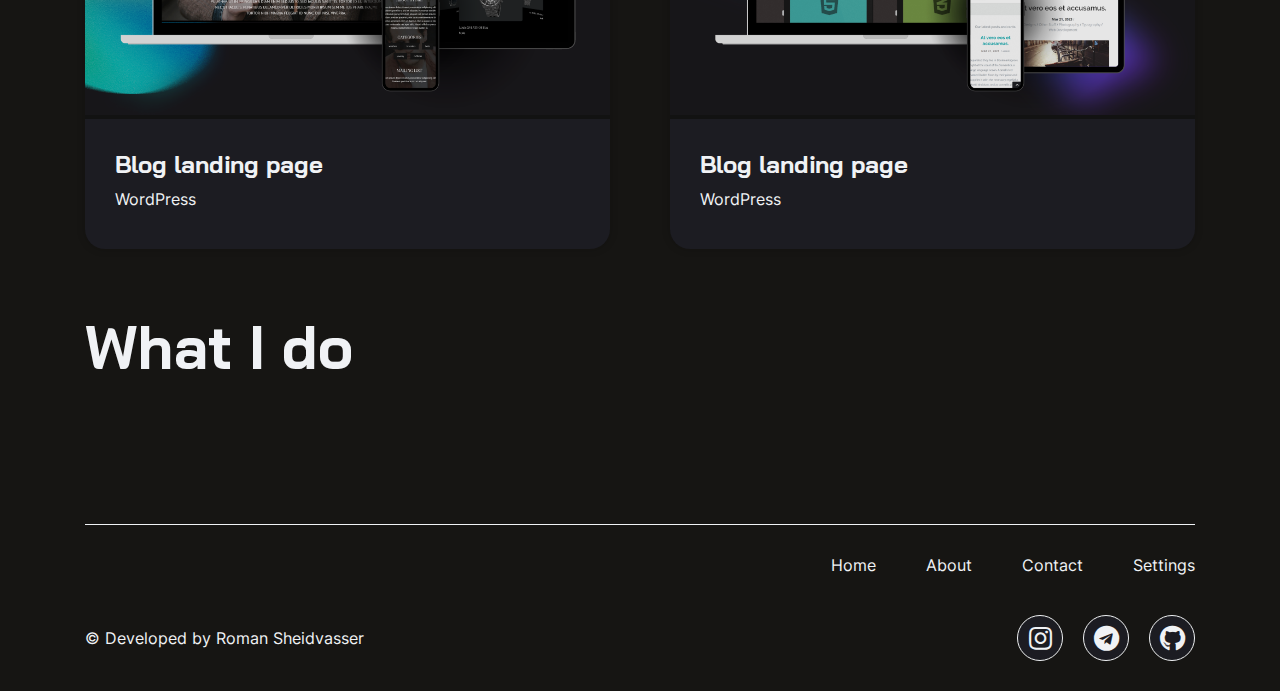
==== commit d644b2c0: "Meta-tags" ====
--- a/index.html
+++ b/index.html
@@ -3,30 +3,53 @@
 
 <head>
     <meta charset="UTF-8">
+    <meta http-equiv="content-language" content="en">
     <meta http-equiv="X-UA-Compatible" content="IE=edge">
     <meta name="viewport" content="width=device-width, initial-scale=1.0">
-    <title>Web service</title>
+    <title>Full-stack developer: Craft beautiful & functional websites</title>
+
+    <meta name="author" content="Roman Sheidvasser">
+    <meta name="title" content="Grow Your Business with a Winning Website: Development & Strategy">
+    <meta name="keywords" content="web, services, website, wordpress, development, online, shop, counsult">
+    <meta name="description"
+        content="Let's build your dream website! Contact me for a free consultation. I help businesses grow online with stunning & effective web pages.">
+    <meta property="og:title" content="Grow Your Business with a Winning Website: Development & Strategy">
+    <meta property="og:image" content="img/gallery/porten/devices_1.png">
+    <meta property="og:description" content="Attract more customers, boost leads, and increase sales. We develop, optimize, and strategize websites that work hard for you.">
+    <meta property="og:site_name" content="Semrush Blog">
+    <meta property="og:url" content="">
+
     <link rel="stylesheet" href="css/style.css">
     <link rel="stylesheet" href="css/all.min.css">
     <link rel="stylesheet" href="css/fonts.css">
+    <link rel="stylesheet" href="css/media.css">
 </head>
 
 <body>
     <div class="container">
         <nav class="nav">
+            <button class="hamburger-button" aria-controls="primary-navigation" aria-expanded="false">
+                <svg class="hamburger" viewBox="0 0 20 20" fill="transparent" width="40">
+                    <rect class="hamburger__rect top" x="3" y="5" width="14"></rect>
+                    <rect class="hamburger__rect middle" x="8" y="10" width="9"></rect>
+                    <rect class="hamburger__rect bottom" x="5" y="15" width="12"> </rect>
+                </svg>
+            </button>
             <ul class="nav__list">
-                <li class="nav__item"><a href="#">home</a></li>
-                <li class="nav__item"><a href="#">services</a></li>
-                <li class="nav__item"><a href="#">projects</a></li>
-                <li class="nav__item"><a href="#">about</a></li>
-                <li class="nav__item"><a href="#">blog</a></li>
+                <div class="nav__wrapper">
+                    <li class="nav__item"><a href="#">home</a></li>
+                    <li class="nav__item"><a href="#">services</a></li>
+                    <li class="nav__item"><a href="#">projects</a></li>
+                    <li class="nav__item"><a href="#">about</a></li>
+                    <li class="nav__item"><a href="#">blog</a></li>
+                </div>
             </ul>
             <a href="#" class="nav__button">let's talk</a>
         </nav>
-        
+
         <div class="header-wrapper">
             <header class="header">
-                <img src="img/photo-2.jpg" class="header__img header__item" alt="">
+                <img src="img/photo.webp" class="header__img header__item" alt="">
                 <h1 class="header__title header__item"><span class="gradientTitle">Hello, I'm Roman,</span> creative web
                     developer</h1>
                 <p class="header__text header__item">I work in Upwork and get my works there. I am specialized on coding
@@ -38,6 +61,84 @@
             </header>
         </div>
     </div>
+
+    <section class="divider">
+        <div class="divider__wrapper">
+            <div class="divider__line"></div>
+        </div>
+    </section>
+
+    <section class="projects">
+        <div class="container">
+            <div class="projects__header">
+                <div class="projects__wrapper">
+                    <h2 class="projects__title title">Look at My <span class="gradientTitle">Projects</span></h2>
+                    <p class="projects__description">
+                        Here I share with you some of my works. Inside each card you may view
+                        screenshots of them and description where there is written way of developing and interesting
+                        features of the website.
+                    </p>
+                </div>
+                <div class="projects__card-wrapper">
+                    <div class="projects__card">
+                        <a href="pages/works/porten.html" class="projects__card-link">
+                            <div class="projects__card-img-wrapper">
+                                <img src="img/gallery/porten/devices_1.png" class="projects__card-img"
+                                    alt="web development">
+                            </div>
+                            <div class="projects__card-footer">
+                                <h2 class="projects__card-title">Blog landing page</h2>
+                                <p class="projects__card-description">WordPress</p>
+                            </div>
+                        </a>
+                    </div>
+                    <div class="projects__card">
+                        <a href="pages/works/sparrow.html" class="projects__card-link">
+                            <div class="projects__card-img-wrapper">
+                                <img src="img/gallery/sparrow/devices_1.png" class="projects__card-img"
+                                    alt="web development">
+                            </div>
+                            <div class="projects__card-footer">
+                                <h2 class="projects__card-title">Blog landing page</h2>
+                                <p class="projects__card-description">WordPress</p>
+                            </div>
+                        </a>
+                    </div>
+                </div>
+                <div class="projects__load-more">
+                    <button class="load-more">load more</button>
+                </div>
+            </div>
+        </div>
+    </section>
+
+    <section class="possib">
+        <div class="container">
+            <h2 class="possib__title title">What I do</h2>
+            <div class="possib__wrapper">
+                <div class="possib__item">
+                    <img src="" alt="" class="possib__img">
+                    <h3 class="possib_title"></h3>
+                </div>
+                <div class="possib__item">
+                    <img src="" alt="" class="possib__img">
+                    <h3 class="possib_title"></h3>
+                </div>
+                <div class="possib__item">
+                    <img src="" alt="" class="possib__img">
+                    <h3 class="possib_title"></h3>
+                </div>
+                <div class="possib__item">
+                    <img src="" alt="" class="possib__img">
+                    <h3 class="possib_title"></h3>
+                </div>
+                <div class="possib__item">
+                    <img src="" alt="" class="possib__img">
+                    <h3 class="possib_title"></h3>
+                </div>
+            </div>
+        </div>
+    </section>
 
     <footer class="footer">
         <div class="container">
@@ -52,9 +153,12 @@
             <section class="footer__section footer__section_s">
                 <p>&copy; Developed by Roman Sheidvasser</p>
                 <ul class="footer__list-icons">
-                    <li class="footer__item-icon"><a href="#"><i class="footer__icon fab fa-instagram"></i></a></li>
-                    <li class="footer__item-icon"><a href="#"><i class="footer__icon fab fa-telegram"></i></a></li>
-                    <li class="footer__item-icon"><a href="#"><i class="footer__icon fab fa-github"></i></a></li>
+                    <li class="footer__item-icon"><a href="https://www.instagram.com/sheid_vasser/"><i
+                                class="footer__icon fab fa-instagram"></i></a></li>
+                    <li class="footer__item-icon"><a href="https://t.me/Sheidvasser"><i
+                                class="footer__icon fab fa-telegram"></i></a></li>
+                    <li class="footer__item-icon"><a href="https://github.com/sheidvasser/"><i
+                                class="footer__icon fab fa-github"></i></a></li>
                 </ul>
             </section>
         </div>
--- a/css/style.css
+++ b/css/style.css
@@ -4,16 +4,27 @@
     --black-secondary: #1C1C22;
     --white-primary: #F0F2F5;
     --white-secondary: #FFFFFF;
-    --gradient: #B16CEA, #FF5E69, #FF8A56, #FFA84B;
-    --title-gradient: #B16CEA, #FF5E69, #FF8A56;
-}
+    --purple: #B16CEA;
+    --red: #FF5E69;
+    --orange: #FF8A56;
+    --light-orange: #FFA84B;
+}
+
+/* ======================================== */
+/* GENERAL STYLES */
+/* ======================================== */
+
 * {
     margin: 0;
     padding: 0;
     box-sizing: border-box;
 }
-::selection, ::-moz-selection {
-    background: var(--white-primary);
+::selection {
+    background-color: var(--white-primary);
+    color: var(--black-secondary);
+}
+::-moz-selection {
+    background-color: var(--white-primary);
     color: var(--black-secondary);
 }
 body {
@@ -26,6 +37,9 @@
 }
 ul {
     list-style-type: none;
+}
+.title {
+    font-size: 60px;
 }
 .container {
     max-width: 1140px;
@@ -40,36 +54,110 @@
     transition: 0.2s;
 }
 a:hover {
-    opacity: .9;
+    opacity: .8;
 }
 button {
     cursor: pointer;
 }
 .gradientText, .gradientTitle {
     color: none;
-    background-image: linear-gradient(90deg, var(--title-gradient));
+    background-image: linear-gradient(90deg,
+        var(--purple),
+        var(--red),
+        var(--orange));
     background-clip: text;
     -webkit-background-clip: text;
     -webkit-text-fill-color: transparent;
 }
 .gradientText {
-    background-image: linear-gradient(90deg, var(--gradient));
-}
-.header-wrapper {
-    display: flex;
-    flex-direction: column;
-    justify-content: center;
-}
+    background-image: linear-gradient(90deg,
+        var(--purple),
+        var(--red),
+        var(--orange),
+        var(--light-orange));
+}
+@media (min-height: 800px) {
+    .header-wrapper {
+        display: flex;
+        flex-direction: column;
+        height: calc(100svh - 100px);
+        justify-content: center;
+    }
+}
+
+/* ======================================== */
+/* HAMBURGER STYLES */
+/* ======================================== */
+
+.hamburger-button {
+    display: none;
+    height: 50px;
+    width: 50px;
+    background: none;
+    border: none;
+    border-radius: 6px;
+    z-index: 10;
+}
+.hamburger {
+    vertical-align: middle;
+}
+.hamburger__rect {
+    transform-origin: center;
+    height: 1px;
+    stroke: var(--white-primary);
+    stroke-width: 1;
+    transition:
+        transform 250ms 250ms,
+        width 250ms 250ms,
+        opacity 0s 250ms,
+        rotate 250ms 0s;
+}
+.hamburger-button[aria-expanded="true"] .top  {
+    transform: translateY(5px);
+    rotate: -44deg;
+
+    transition:
+        transform 250ms,
+        rotate 250ms 250ms;
+}
+.hamburger-button[aria-expanded="true"] .middle  {
+    transform: translateX(-5px);
+    width: 14px;
+    opacity: 0;
+
+    transition:
+        transform 250ms,
+        width 250ms,
+        opacity 0s 250ms;
+}
+.hamburger-button[aria-expanded="true"] .bottom  {
+    transform: translateX(-2px) translateY(-5px);
+    width: 14px;
+    rotate: 46deg;
+
+    transition:
+        transform 250ms,
+        width 250ms,
+        rotate 250ms 250ms;
+}
+
+/* ======================================== */
+/* NAVIGATION STYLES */
+/* ======================================== */
+
 .nav {
     display: flex;
     flex-direction: row;
     justify-content: space-between;
     align-items: center;
     padding: 30px 0;
-}
-.nav__list, .footer__list {
+    z-index: 5;
+}
+.nav__wrapper {
     display: flex;
     flex-direction: row;
+}
+.nav__list {
     font-family: 'Inter', serif;
 }
 .nav__item {
@@ -87,12 +175,17 @@
     text-transform: uppercase;
     font-weight: 500;
     color: var(--black-primary);
-}
+    z-index: 10;
+}
+
+/* ======================================== */
+/* HEADER STYLES */
+/* ======================================== */
+
 .header {
     display: flex;
     flex-direction: column;
     align-items: center;
-    transform: translateY(10px);
     text-align: center;
 }
 .header__img {
@@ -135,6 +228,7 @@
     color: var(--black-primary);
     display: flex;
     align-items: center;
+    font-weight: 500;
 }
 .header__link-s {
     background: none;
@@ -143,17 +237,21 @@
 }
 .header__link-back {
     padding: 15px 30px;
-    background: linear-gradient(90deg, var(--gradient));
+    background: linear-gradient(90deg,
+        var(--purple),
+        var(--red),
+        var(--orange),
+        var(--light-orange));
     text-transform: uppercase;
     border-radius: 30px;
     margin-top: 20px;
     font-weight: 500;
-    height: 100%;
-}
-.header__link-back:hover {
-    animation: gradient 1s infinite linear;
-    background-size: 300%;
-}
+}
+
+/* ======================================== */
+/* FOOTER STYLES */
+/* ======================================== */
+
 .footer {
     padding: 40px 0 0 0;
 }
@@ -191,58 +289,182 @@
 .footer__item-icon a {
     position: relative;
     border-radius: 50%;
-    height: 44px;
-    width: 44px;
+    height: 46px;
+    width: 46px;
     display: flex;
     align-items: center;
     justify-content: center;
     background: var(--black-secondary);
     background-clip: padding-box;
-    border: solid 2px transparent;
+    border: solid 1px var(--white-primary);
     box-sizing: border-box;
     background-clip: padding-box;
-    transition: 0s;
-}
-.footer__item-icon a::before {
-    content: '';
-    position: absolute;
-    margin: -2px;
-    top: 0;
-    right: 0;
-    bottom: 0;
-    left: 0;
-    z-index: -1;
-    border-radius: inherit;
-    background: linear-gradient(var(--gradient));
+}
+.footer__item-icon a:hover {
+    transform: translateY(-2px);
+    box-shadow: 0px 4px 12px 0px rgba(255, 255, 255, 0.2);
+}
+.footer__item-icon a:active {
+    transform: translateY(0px);
+    box-shadow: none;
 }
 .footer__icon {
     font-size: 26px;
 }
-@keyframes gradient {
-    0% { background-position: 80% 0%; }
-    50% { background-position: 20% 100%; }
-    100% { background-position: 80% 0%; }
-}
-@media (max-width: 1200px) {
-    .container {
-        max-width: 960px;
-    }
-}
-@media (max-width: 992px) {
-    .nav {
-        padding: 20px 0;
-    }
-    .container {
-        max-width: 720px;
-    }
-}
-@media (max-width: 768px) {
-    .container {
-        max-width: 540px;
-    }
-}
-@media (max-width: 768px) {
-    .container {
-        max-width: 100%;
-    }
-}+.footer__list {
+    display: flex;
+    flex-direction: row;
+    font-family: 'Inter', serif;
+}
+
+/* ======================================== */
+/* DIVISOR STYLES */
+/* ======================================== */
+
+.divider {
+    margin: 60px 0;
+    position: relative;
+    overflow: hidden;
+    display: flex;
+    align-items: center;
+}
+.divider__wrapper {
+    display: flex;
+    align-items: center;
+    justify-content: center;
+    background: linear-gradient(90deg,
+        var(--purple),
+        var(--red),
+        var(--orange),
+        var(--light-orange));
+    padding: 40px 0;
+    width: 100%;
+}
+.divider__line {
+    background: var(--white-primary);
+    position: absolute;
+    display: flex;
+    align-items: center;
+    transform: rotate(-2deg);
+    width: 110%;
+    padding: 20px 0;
+    box-shadow: 0px 0px 10px 0px rgba(34, 60, 80, 0.4);
+}
+.divider__line p {
+    font-family: 'Bai', Arial, Helvetica, sans-serif;
+    font-size: 2em;
+    font-weight: 600;
+    text-transform: capitalize;
+    color: var(--black-primary);
+    display: flex;
+    align-items: center;
+}
+.divider__line p::after {
+    content: '';
+    height: 12px;
+    width: 12px;
+    transform: translateY(4px);
+    border-radius: 50%;
+    background: linear-gradient(90deg,
+        var(--purple),
+        var(--red),
+        var(--orange),
+        var(--light-orange));
+    margin: 0 30px;
+}
+.divider__line div {
+    height: 12px;
+    width: 12px;
+    transform: translateY(5px);
+    border-radius: 50%;
+    background: linear-gradient(90deg,
+        var(--purple),
+        var(--red),
+        var(--orange),
+        var(--light-orange));
+}
+
+/* ======================================== */
+/* PORTFOLIO CARDS */
+/* ======================================== */
+
+.projects {
+    padding: 30px 0 20px 0;
+}
+.projects__wrapper {
+    display: grid;
+    grid-template-columns: repeat(2, 1fr);
+    gap: 30px;
+    align-items: end;
+    margin-bottom: 60px;
+}
+.projects__description {
+    line-height: 2;
+}
+.projects__card-wrapper {
+    display: grid;
+    grid-template-columns: repeat(2, 1fr);
+    gap: 60px;
+    justify-content: space-between;
+    padding: 20px 0;
+}
+.projects__card {
+    background: var(--black-secondary);
+    border-radius: 20px;
+    overflow: hidden;
+    box-shadow: 0px 0px 8px 0px rgba(0, 0, 0, 0.2);
+}
+.projects__card-img {
+    width: 100%;
+    height: 100%;
+    filter: brightness(90%);
+    object-fit: cover;
+    transition: 0.5s;
+}
+.projects__card-img-wrapper {
+    max-height: 300px;
+    height: 100%;
+    overflow: hidden;
+    background: #121212;
+}
+.projects__card-link {
+    display: block;
+}
+.projects__card-link:hover {
+    opacity: 1;
+}
+.projects__card:hover .projects__card-img {
+    transform: scale(1.05);
+    filter: brightness(100%);
+}
+.projects__card-footer {
+    padding: 30px 30px 40px 30px;
+}
+.projects__card-title {
+    font-size: 24px;
+    margin-bottom: 10px;
+}
+.projects__load-more {
+    margin: 20px 0;
+}
+.load-more {
+    background: var(--black-secondary);
+    padding: 20px;
+    border-radius: 10px;
+    text-transform: uppercase;
+    font-size: 20px;
+    color: var(--white-primary);
+    border: none;
+    margin: 0 auto;
+    display: block;
+}
+.projects__card:nth-child(n + 5) {
+    display: none;
+}
+.projects__card.is-visible {
+    display: block;
+}
+
+/* ======================================== */
+/* ANIMATIONS */
+/* ======================================== */
--- a/css/media.css
+++ b/css/media.css
@@ -0,0 +1,159 @@
+@media (max-width: 1200px) {
+    .container {
+        max-width: 960px;
+    }
+}
+@media (max-width: 992px) {
+    .nav {
+        padding: 20px 0;
+    }
+    .container {
+        max-width: 720px;
+    }
+    .footer__list {
+        justify-content: center;
+    }
+    .footer__item {
+        margin: 0 20px;
+    }
+    .divider__line p {
+        font-size: 1.6rem;
+    }
+}
+@media (max-width: 768px) {
+    .header__title, .header__img, .header__text {
+        margin-bottom: 40px;
+    }
+    .hamburger-button {
+        display: block;
+    }
+    .container {
+        max-width: 540px;
+    }
+    .header__img {
+        width: 160px;
+        height: 160px;
+    }
+    .header__title {
+        font-size: 60px;
+        line-height: 1.1;
+    }
+    .footer__section_s {
+        flex-direction: column;
+    }
+    .footer__section_s p {
+        order: 1;
+        margin-top: 30px;
+    }
+    .footer__item-icon {
+        margin: 0 10px;
+    }
+    .divider__line p::after {
+        margin: 0 20px;
+        width: 10px;
+        height: 10px;
+    }
+    .nav {
+        position: relative;
+    }
+    .nav__button {
+        order: -1;
+    }
+    .nav__list {
+        position: absolute;
+        inset: 0 auto auto 0;
+        flex-direction: column;
+        background: var(--black-primary);
+        width: 100%;
+        height: 110dvh;
+        transition: 0.5s;
+        transform: translateY(-100%);
+    }
+    .nav__wrapper {
+        flex-direction: column;
+        margin-top: 0px;
+        text-align: center;
+    }
+    .nav__item {
+        margin: 0 0 2rem 0;
+    }
+    .projects__wrapper {
+        grid-template-columns: repeat(1, 1fr);
+    }
+    .projects__card-wrapper {
+        grid-template-columns: repeat(1, 1fr);
+    }
+}
+@media (max-width: 576px) {
+    .container {
+        max-width: 100%;
+    }
+    .header__title {
+        font-size: 40px;
+        line-height: 1;
+    }
+    .header__img {
+        height: 130px;
+        width: 130px;
+    }
+    .header__text {
+        line-height: 1.5;
+        font-size: 0.8rem;
+    }
+    .header__buttons-wrapper {
+        flex-direction: column;
+    }
+    .header__link {
+        justify-content: center;
+        margin: 0 0 15px 0;
+        padding: 15px 24px;
+        font-size: 1rem;
+    }
+    .projects__card-wrapper {
+        gap: 30px;
+    }
+    .footer__list {
+        flex-direction: column;
+        align-items: center;
+    }
+    .footer__item {
+        margin: 10px 0;
+    }
+    .footer__section_s p {
+        text-align: center;
+        line-height: 2;
+    }
+    .footer__section:first-child {
+        margin-bottom: 0;
+    }
+    .footer__section:last-child {
+        margin-top: 0;
+    }
+    .divider__line p::after {
+        margin: 0 15px;
+        width: 8px;
+        height: 8px;
+    }
+    .divider__line p {
+        font-size: 1.3rem;
+    }
+    .projects__description {
+        line-height: 1.6;
+        font-size: 0.8rem;
+    }
+    .title {
+        font-size: 50px;
+        line-height: 1.2;
+    }
+}
+@media (max-width: 350px) {
+    .projects__card-footer {
+        padding: 15px 15px 25px 15px;
+    }
+    .projects__card-title {
+        font-size: 1.4rem;
+    }
+    .projects__card-description {
+        font-size: 0.8rem;
+    }
+}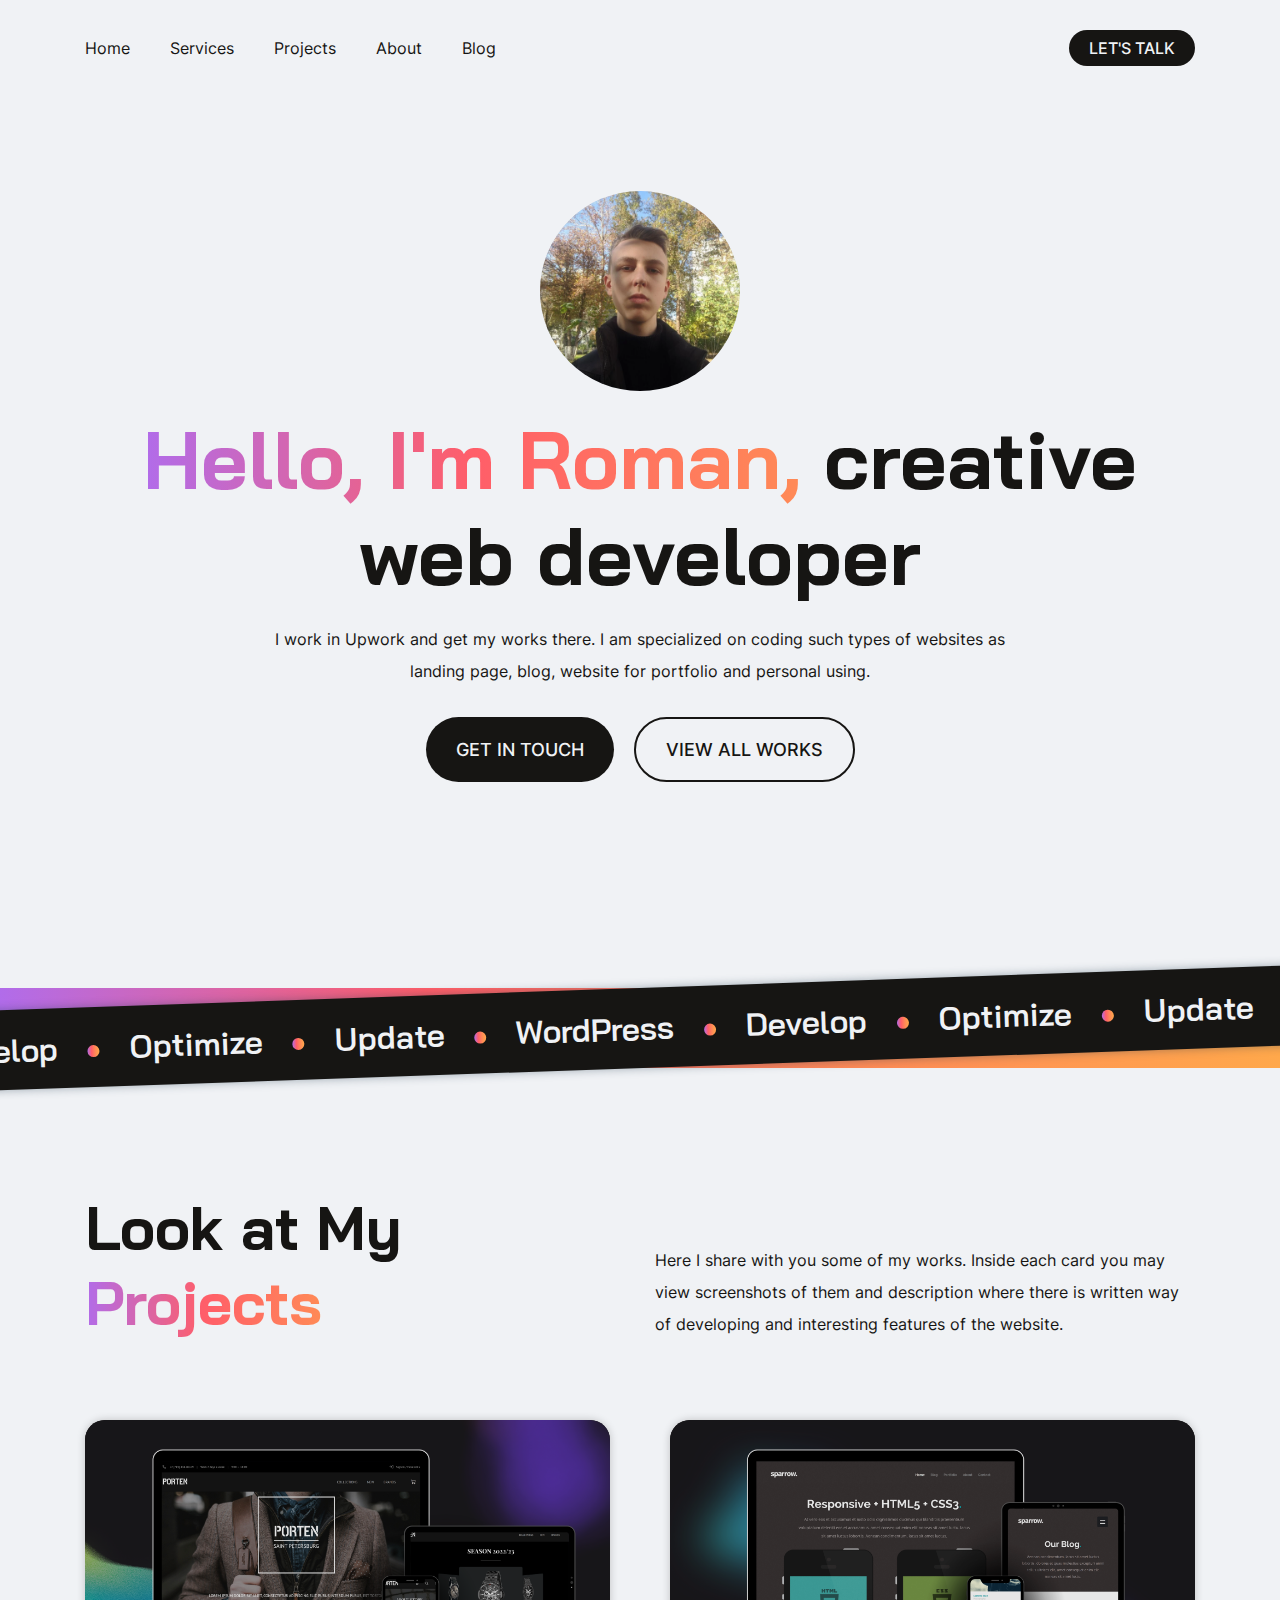
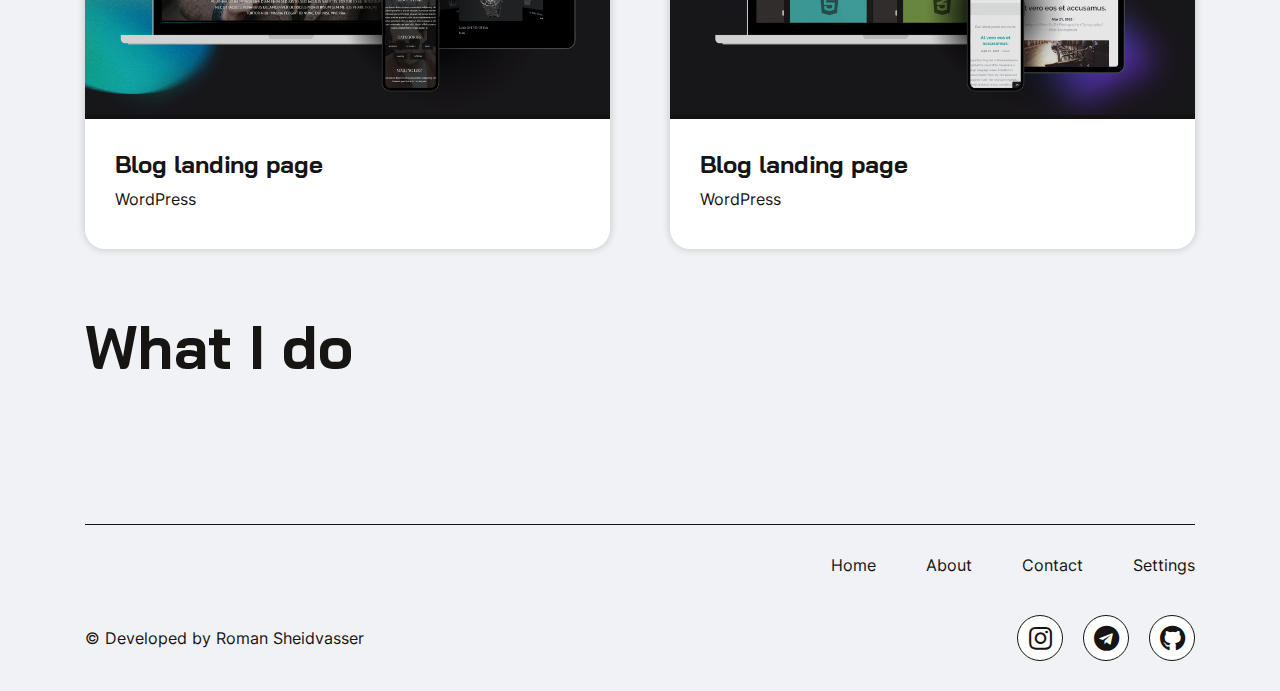
==== commit 2964f444: "icons-and-light-mode-theme" ====
--- a/index.html
+++ b/index.html
@@ -7,16 +7,34 @@
     <meta http-equiv="X-UA-Compatible" content="IE=edge">
     <meta name="viewport" content="width=device-width, initial-scale=1.0">
     <title>Full-stack developer: Craft beautiful & functional websites</title>
+    <meta name="author" content="Roman Sheidvasser">
 
-    <meta name="author" content="Roman Sheidvasser">
+    <link rel="icon" type="image/png" media="(prefers-color-scheme: light)" sizes="16x16" href="img/icons/favicon-16-light-mode.png">
+    <link rel="icon" type="image/png" media="(prefers-color-scheme: light)" sizes="32x32" href="img/icons/favicon-32-light-mode.png">
+    <link rel="icon" type="image/png" media="(prefers-color-scheme: light)" sizes="57x57" href="img/icons/favicon-57-light-mode.png">
+    <link rel="icon" type="image/png" media="(prefers-color-scheme: light)" sizes="60x60" href="img/icons/favicon-60-light-mode.png">
+    <link rel="icon" type="image/png" media="(prefers-color-scheme: light)" sizes="72x72" href="img/icons/favicon-72-light-mode.png">
+    <link rel="icon" type="image/png" media="(prefers-color-scheme: light)" sizes="76x76" href="img/icons/favicon-76-light-mode.png">
+    <link rel="icon" type="image/png" media="(prefers-color-scheme: light)" sizes="76x76" href="img/icons/favicon-76-light-mode.png">
+    <link rel="icon" type="image/png" media="(prefers-color-scheme: light)" sizes="96x96" href="img/icons/favicon-96-light-mode.png">
+
+    <link rel="icon" type="image/png" media="(prefers-color-scheme: dark)" sizes="16x16" href="img/icons/favicon-16-dark-mode.png">
+    <link rel="icon" type="image/png" media="(prefers-color-scheme: dark)" sizes="32x32" href="img/icons/favicon-32-dark-mode.png">
+    <link rel="icon" type="image/png" media="(prefers-color-scheme: dark)" sizes="57x57" href="img/icons/favicon-57-dark-mode.png">
+    <link rel="icon" type="image/png" media="(prefers-color-scheme: dark)" sizes="60x60" href="img/icons/favicon-60-dark-mode.png">
+    <link rel="icon" type="image/png" media="(prefers-color-scheme: dark)" sizes="72x72" href="img/icons/favicon-72-dark-mode.png">
+    <link rel="icon" type="image/png" media="(prefers-color-scheme: dark)" sizes="76x76" href="img/icons/favicon-76-dark-mode.png">
+    <link rel="icon" type="image/png" media="(prefers-color-scheme: dark)" sizes="76x76" href="img/icons/favicon-76-dark-mode.png">
+    <link rel="icon" type="image/png" media="(prefers-color-scheme: dark)" sizes="96x96" href="img/icons/favicon-96-dark-mode.png">
+
     <meta name="title" content="Grow Your Business with a Winning Website: Development & Strategy">
-    <meta name="keywords" content="web, services, website, wordpress, development, online, shop, counsult">
+    <meta name="keywords" content="web, services, website, wordpress, development, online, shop, counsult, programmer">
     <meta name="description"
         content="Let's build your dream website! Contact me for a free consultation. I help businesses grow online with stunning & effective web pages.">
     <meta property="og:title" content="Grow Your Business with a Winning Website: Development & Strategy">
     <meta property="og:image" content="img/gallery/porten/devices_1.png">
     <meta property="og:description" content="Attract more customers, boost leads, and increase sales. We develop, optimize, and strategize websites that work hard for you.">
-    <meta property="og:site_name" content="Semrush Blog">
+    <meta property="og:site_name" content="Web servie">
     <meta property="og:url" content="">
 
     <link rel="stylesheet" href="css/style.css">
--- a/css/style.css
+++ b/css/style.css
@@ -1,9 +1,9 @@
 @import url(fonts.css);
 :root {
-    --black-primary: #161513;
-    --black-secondary: #1C1C22;
-    --white-primary: #F0F2F5;
-    --white-secondary: #FFFFFF;
+    --black-primary: #F0F2F5;
+    --black-secondary: #FFFFFF;
+    --white-primary: #161513;
+    --white-secondary: #1C1C22;
     --purple: #B16CEA;
     --red: #FF5E69;
     --orange: #FF8A56;
--- a/css/media.css
+++ b/css/media.css
@@ -1,3 +1,11 @@
+@media (prefers-color-scheme: dark) {
+    :root {
+        --black-primary: #161513;
+        --black-secondary: #1C1C22;
+        --white-primary: #F0F2F5;
+        --white-secondary: #FFFFFF;
+    }
+}
 @media (max-width: 1200px) {
     .container {
         max-width: 960px;
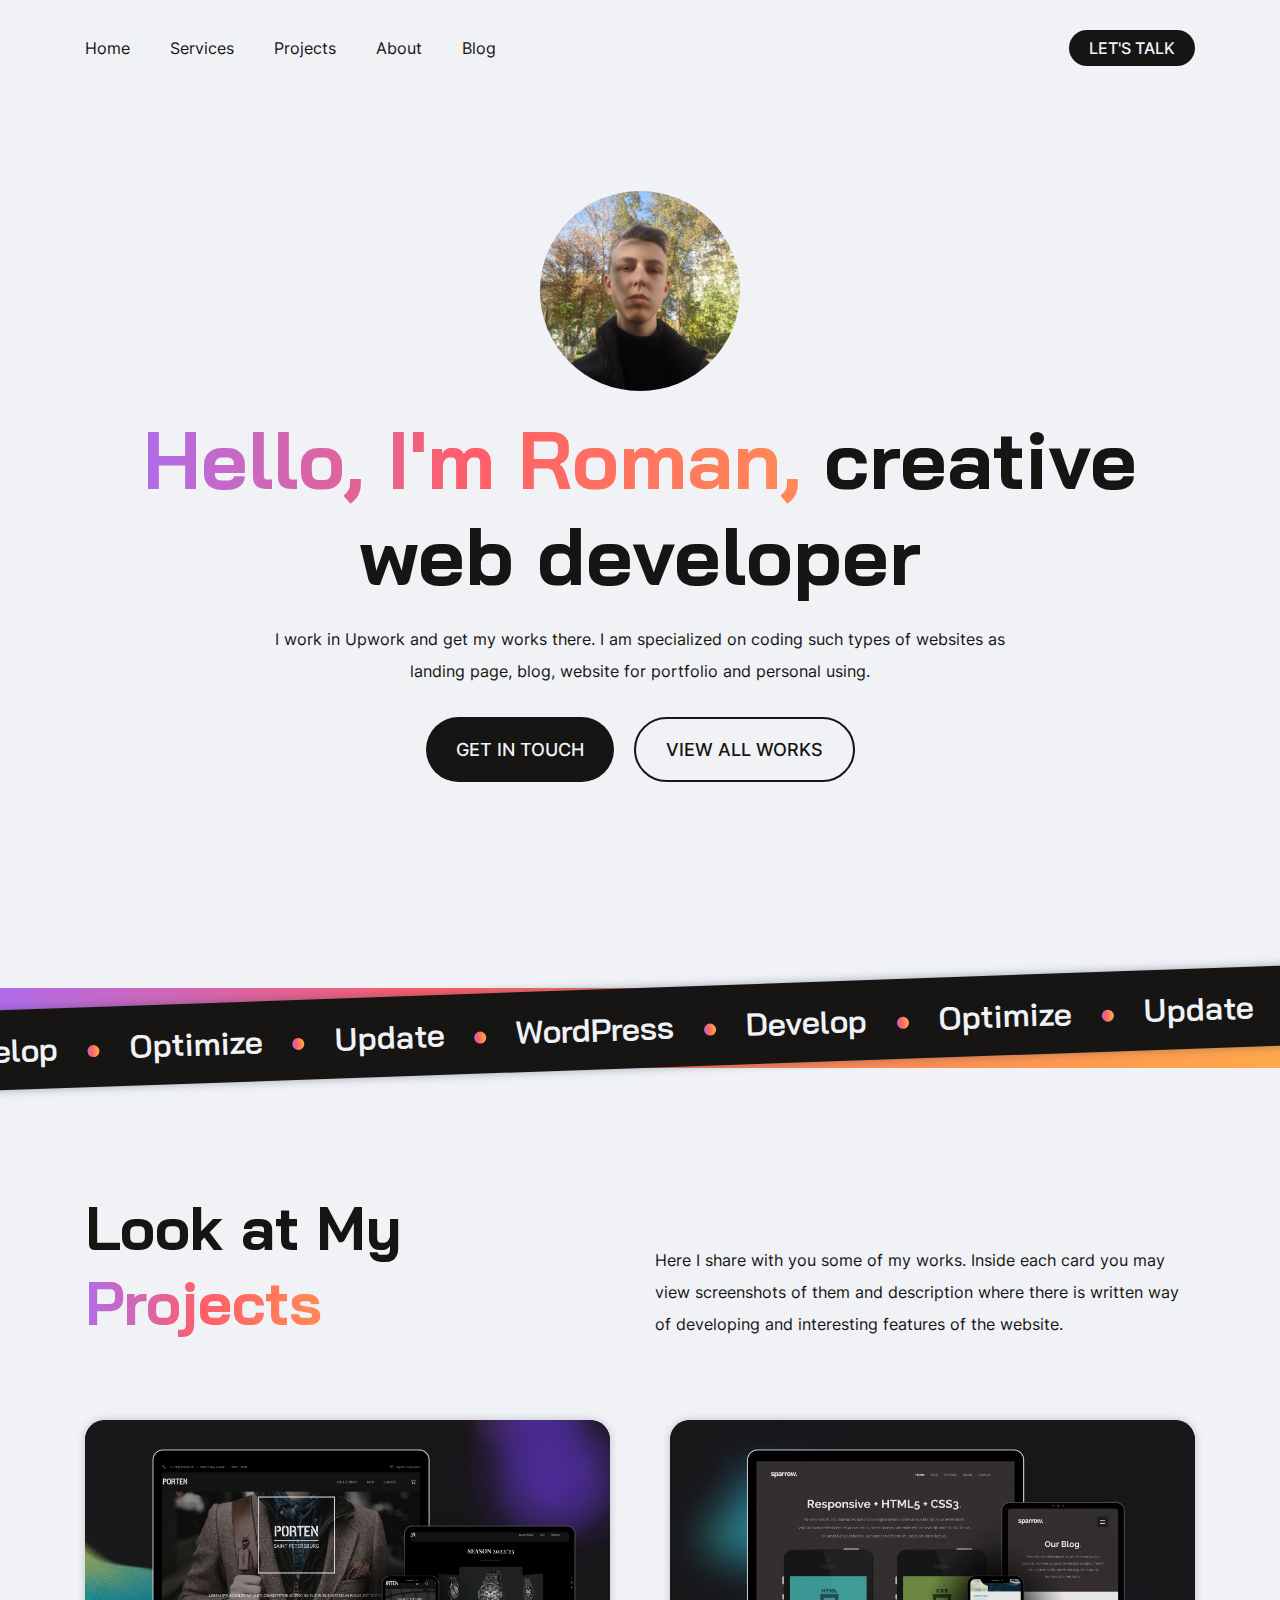
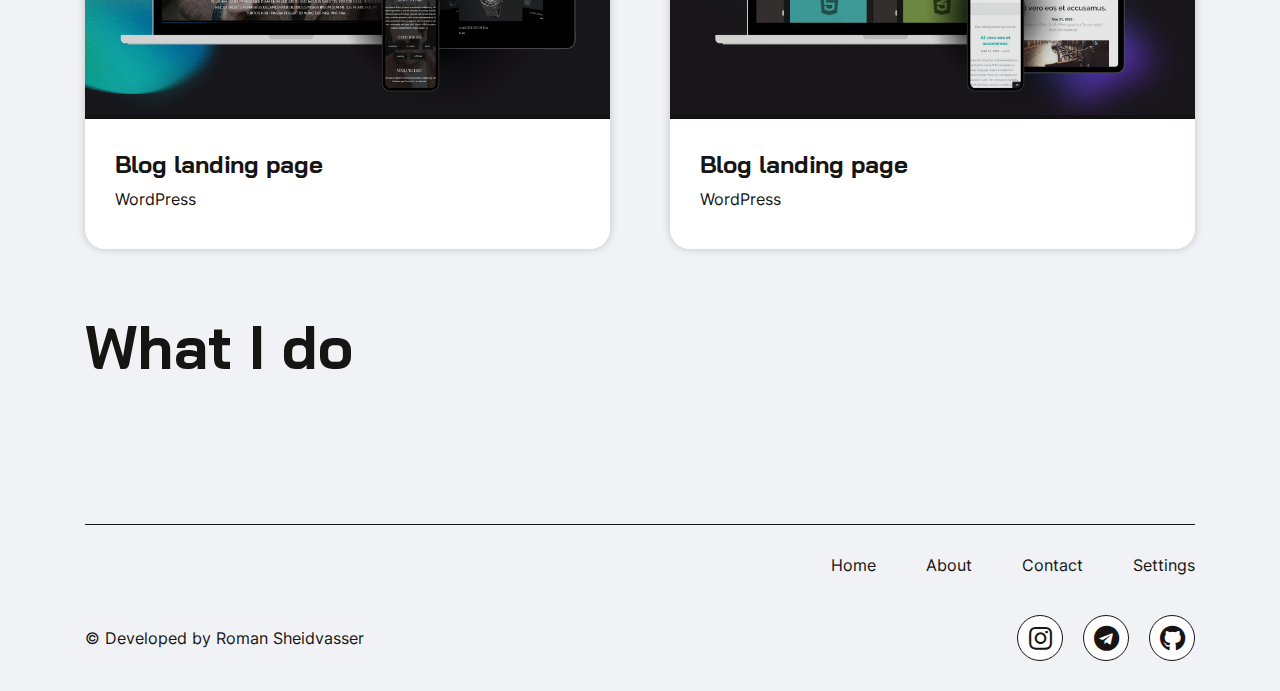
==== commit e1ec434c: "optimization" ====
--- a/index.html
+++ b/index.html
@@ -53,15 +53,15 @@
                     <rect class="hamburger__rect bottom" x="5" y="15" width="12"> </rect>
                 </svg>
             </button>
-            <ul class="nav__list">
-                <div class="nav__wrapper">
+            <div class="nav__list">
+                <ul class="nav__wrapper">
                     <li class="nav__item"><a href="#">home</a></li>
                     <li class="nav__item"><a href="#">services</a></li>
                     <li class="nav__item"><a href="#">projects</a></li>
                     <li class="nav__item"><a href="#">about</a></li>
                     <li class="nav__item"><a href="#">blog</a></li>
-                </div>
-            </ul>
+                </ul>
+            </div>
             <a href="#" class="nav__button">let's talk</a>
         </nav>
 
@@ -101,8 +101,8 @@
                     <div class="projects__card">
                         <a href="pages/works/porten.html" class="projects__card-link">
                             <div class="projects__card-img-wrapper">
-                                <img src="img/gallery/porten/devices_1.png" class="projects__card-img"
-                                    alt="web development">
+                                <img src="img/gallery/porten/devices_1.webp" class="projects__card-img"
+                                    alt="web development" loading="lazy">
                             </div>
                             <div class="projects__card-footer">
                                 <h2 class="projects__card-title">Blog landing page</h2>
@@ -113,8 +113,8 @@
                     <div class="projects__card">
                         <a href="pages/works/sparrow.html" class="projects__card-link">
                             <div class="projects__card-img-wrapper">
-                                <img src="img/gallery/sparrow/devices_1.png" class="projects__card-img"
-                                    alt="web development">
+                                <img src="img/gallery/sparrow/devices_1.webp" class="projects__card-img"
+                                    alt="web development" loading="lazy">
                             </div>
                             <div class="projects__card-footer">
                                 <h2 class="projects__card-title">Blog landing page</h2>
@@ -171,11 +171,11 @@
             <section class="footer__section footer__section_s">
                 <p>&copy; Developed by Roman Sheidvasser</p>
                 <ul class="footer__list-icons">
-                    <li class="footer__item-icon"><a href="https://www.instagram.com/sheid_vasser/"><i
+                    <li class="footer__item-icon" aria-hidden="true"><a href="https://www.instagram.com/sheid_vasser/"><i
                                 class="footer__icon fab fa-instagram"></i></a></li>
-                    <li class="footer__item-icon"><a href="https://t.me/Sheidvasser"><i
+                    <li class="footer__item-icon" aria-hidden="true"><a href="https://t.me/Sheidvasser"><i
                                 class="footer__icon fab fa-telegram"></i></a></li>
-                    <li class="footer__item-icon"><a href="https://github.com/sheidvasser/"><i
+                    <li class="footer__item-icon" aria-hidden="true"><a href="https://github.com/sheidvasser/"><i
                                 class="footer__icon fab fa-github"></i></a></li>
                 </ul>
             </section>
--- a/css/fonts.css
+++ b/css/fonts.css
@@ -2,39 +2,47 @@
     font-family: 'Bai';
     src: url(../fonts/BaiJamjuree/BaiJamjuree-Regular.ttf);
     font-weight: 400;
+    font-display: swap;
 }
 @font-face {
     font-family: 'Bai';
     src: url(../fonts/BaiJamjuree/BaiJamjuree-Medium.ttf);
     font-weight: 500;
+    font-display: swap;
 }
 @font-face {
     font-family: 'Bai';
     src: url(../fonts/BaiJamjuree/BaiJamjuree-SemiBold.ttf);
     font-weight: 600;
+    font-display: swap;
 }
 @font-face {
     font-family: 'Bai';
     src: url(../fonts/BaiJamjuree/BaiJamjuree-Bold.ttf);
     font-weight: 700;
+    font-display: swap;
 }
 @font-face {
     font-family: 'Inter';
     src: url(../fonts/Inter/static/Inter-Regular.ttf);
     font-weight: 400;
+    font-display: swap;
 }
 @font-face {
     font-family: 'Inter';
     src: url(../fonts/Inter/static/Inter-Medium.ttf);
     font-weight: 500;
+    font-display: swap;
 }
 @font-face {
     font-family: 'Inter';
     src: url(../fonts/Inter/static/Inter-SemiBold.ttf);
     font-weight: 600;
+    font-display: swap;
 }
 @font-face {
     font-family: 'Inter';
     src: url(../fonts/Inter/static/Inter-Bold.ttf);
     font-weight: 700;
+    font-display: swap;
 }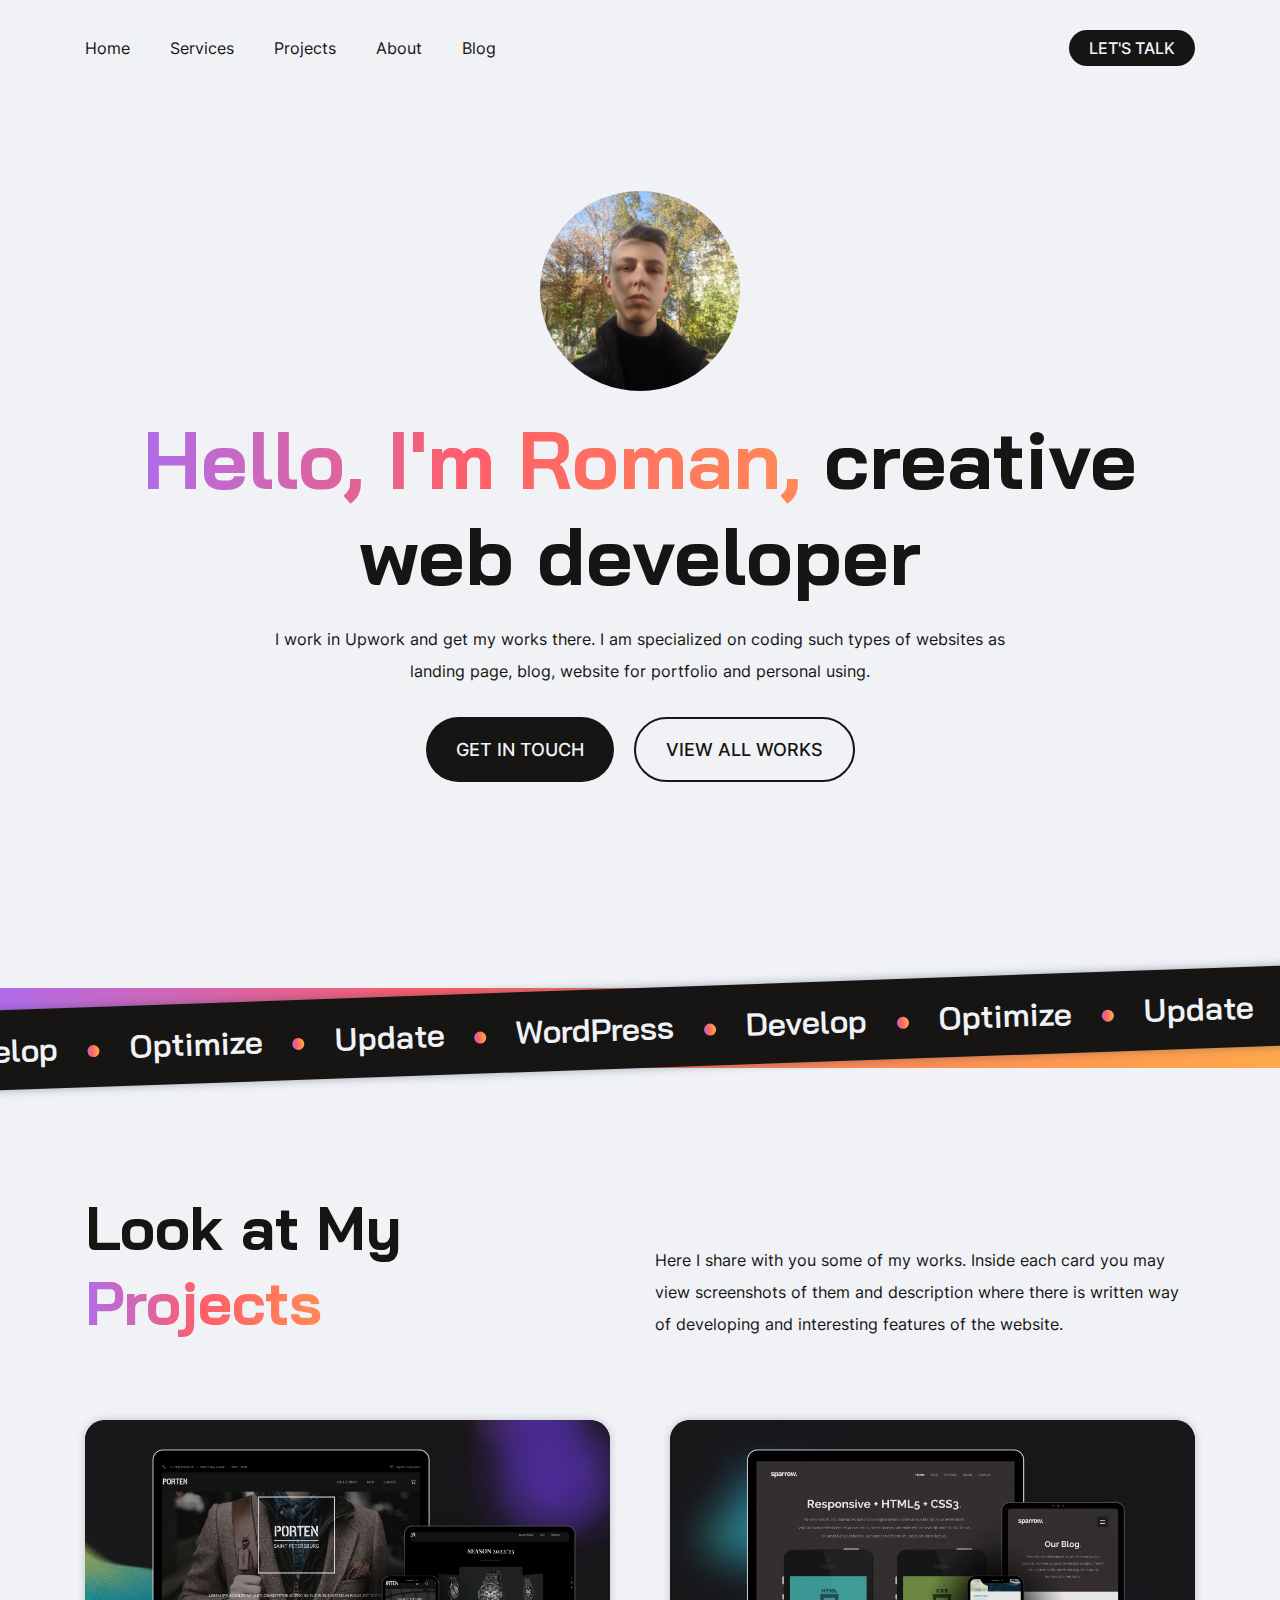
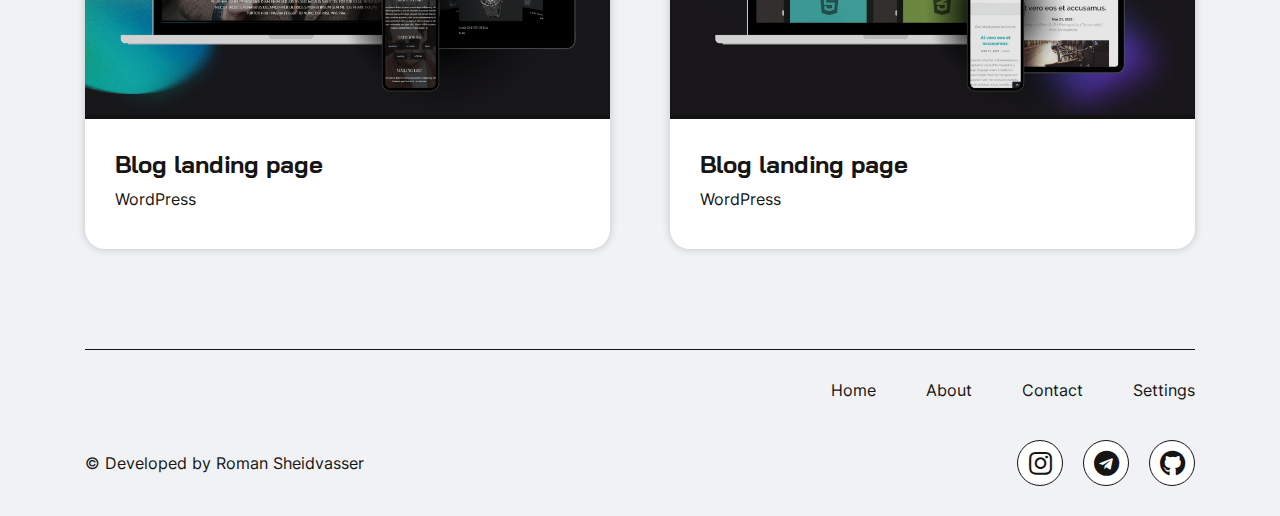
==== commit 2cfaa6ee: "robots.txt and sitemap" ====
--- a/index.html
+++ b/index.html
@@ -28,13 +28,13 @@
     <link rel="icon" type="image/png" media="(prefers-color-scheme: dark)" sizes="96x96" href="img/icons/favicon-96-dark-mode.png">
 
     <meta name="title" content="Grow Your Business with a Winning Website: Development & Strategy">
-    <meta name="keywords" content="web, services, website, wordpress, development, online, shop, counsult, programmer">
+    <meta name="keywords" content="web, services, website, wordpress, development, online, shop, counsultation, programmer, landing">
     <meta name="description"
         content="Let's build your dream website! Contact me for a free consultation. I help businesses grow online with stunning & effective web pages.">
     <meta property="og:title" content="Grow Your Business with a Winning Website: Development & Strategy">
     <meta property="og:image" content="img/gallery/porten/devices_1.png">
     <meta property="og:description" content="Attract more customers, boost leads, and increase sales. We develop, optimize, and strategize websites that work hard for you.">
-    <meta property="og:site_name" content="Web servie">
+    <meta property="og:site_name" content="Web Servies">
     <meta property="og:url" content="">
 
     <link rel="stylesheet" href="css/style.css">
@@ -46,7 +46,7 @@
 <body>
     <div class="container">
         <nav class="nav">
-            <button class="hamburger-button" aria-controls="primary-navigation" aria-expanded="false">
+            <button class="hamburger-button" aria-label="navigation button" aria-controls="primary-navigation" aria-expanded="false">
                 <svg class="hamburger" viewBox="0 0 20 20" fill="transparent" width="40">
                     <rect class="hamburger__rect top" x="3" y="5" width="14"></rect>
                     <rect class="hamburger__rect middle" x="8" y="10" width="9"></rect>
@@ -130,7 +130,7 @@
         </div>
     </section>
 
-    <section class="possib">
+    <!-- <section class="possib">
         <div class="container">
             <h2 class="possib__title title">What I do</h2>
             <div class="possib__wrapper">
@@ -156,7 +156,7 @@
                 </div>
             </div>
         </div>
-    </section>
+    </section> -->
 
     <footer class="footer">
         <div class="container">
@@ -171,11 +171,11 @@
             <section class="footer__section footer__section_s">
                 <p>&copy; Developed by Roman Sheidvasser</p>
                 <ul class="footer__list-icons">
-                    <li class="footer__item-icon" aria-hidden="true"><a href="https://www.instagram.com/sheid_vasser/"><i
+                    <li class="footer__item-icon" aria-label="instagram link"><a href="https://www.instagram.com/sheid_vasser/"><i
                                 class="footer__icon fab fa-instagram"></i></a></li>
-                    <li class="footer__item-icon" aria-hidden="true"><a href="https://t.me/Sheidvasser"><i
+                    <li class="footer__item-icon" aria-label="telegram link"><a href="https://t.me/Sheidvasser"><i
                                 class="footer__icon fab fa-telegram"></i></a></li>
-                    <li class="footer__item-icon" aria-hidden="true"><a href="https://github.com/sheidvasser/"><i
+                    <li class="footer__item-icon" aria-label="github link"><a href="https://github.com/sheidvasser/"><i
                                 class="footer__icon fab fa-github"></i></a></li>
                 </ul>
             </section>
